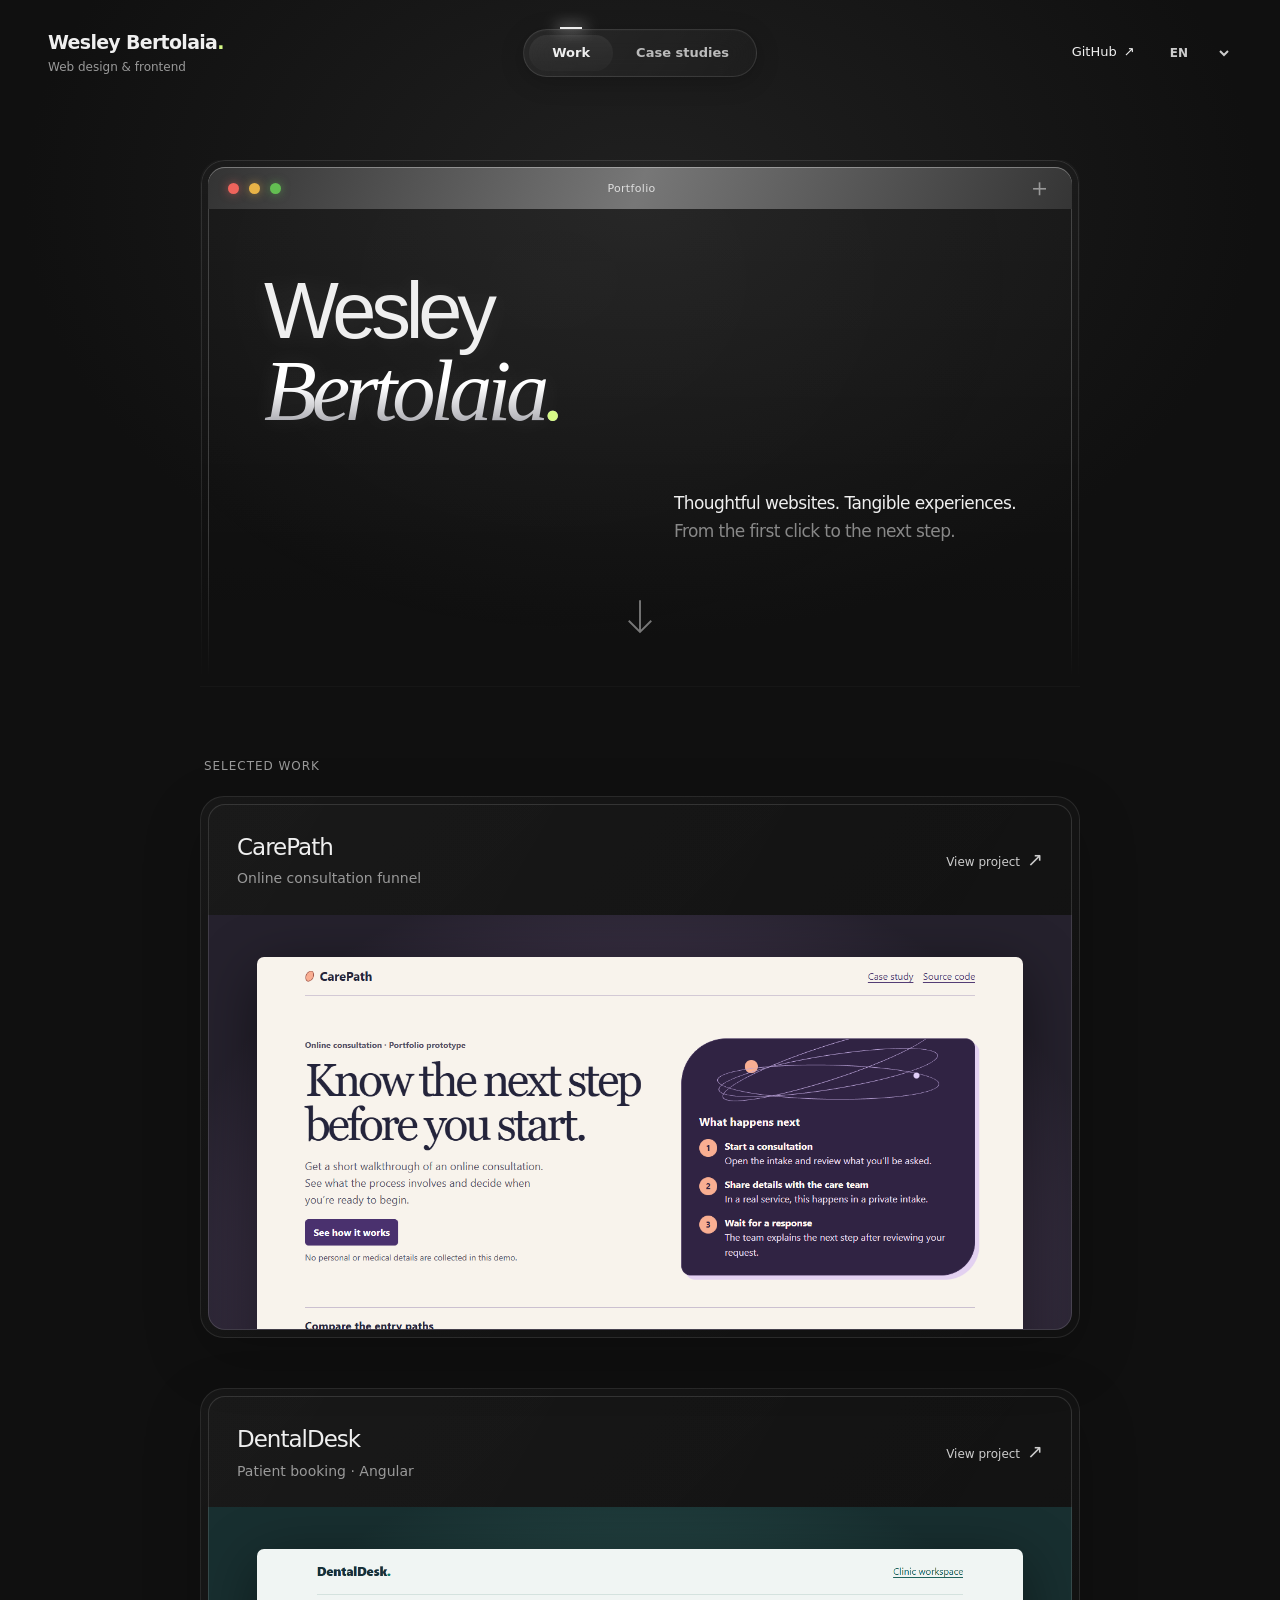
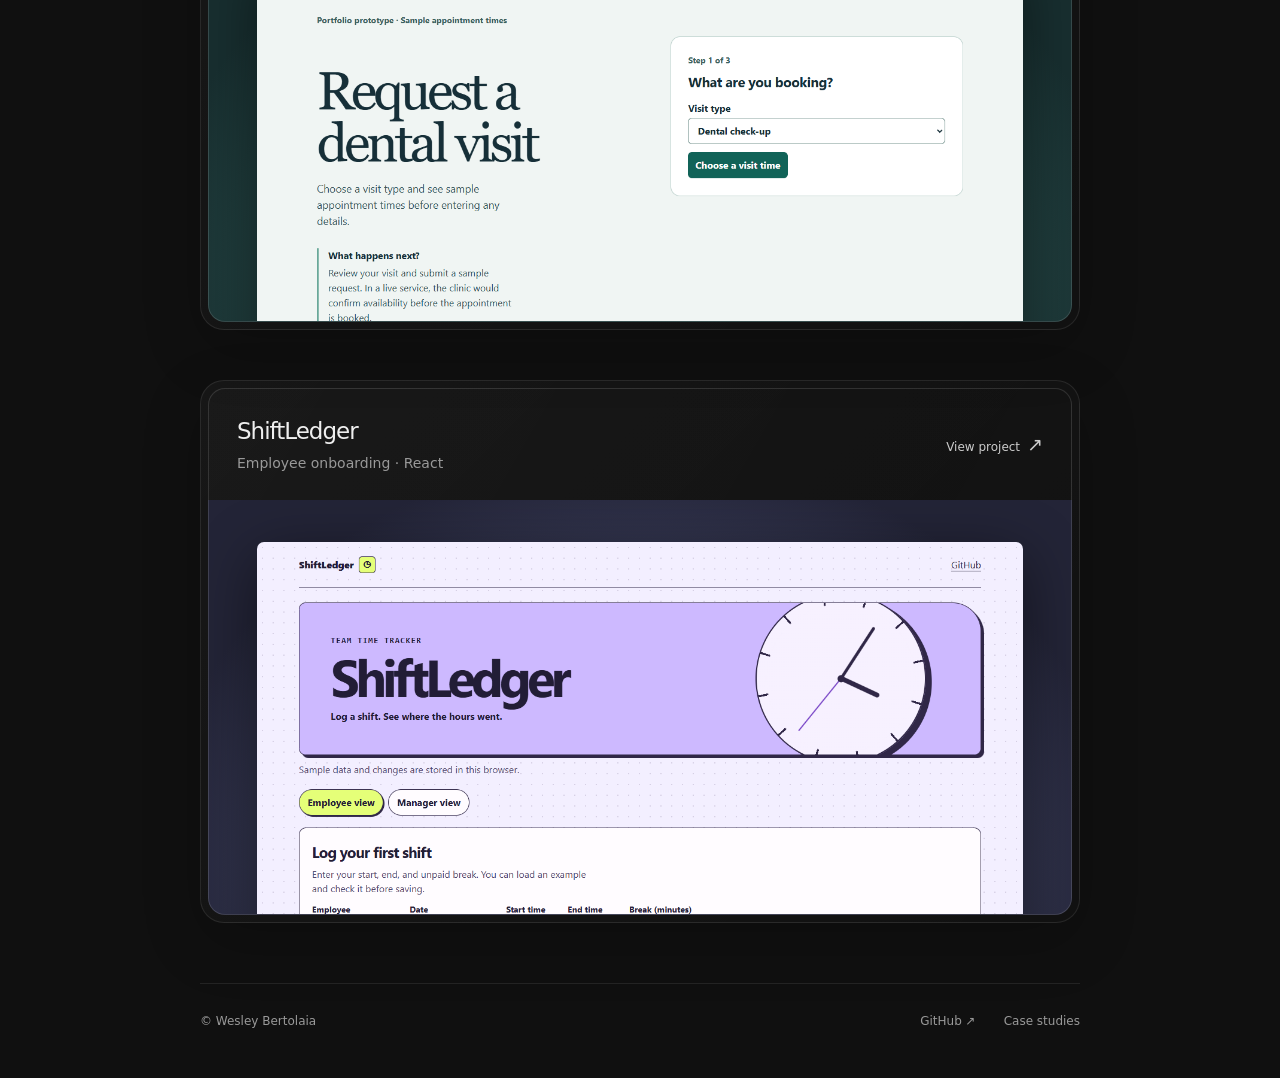
==== index.html @ c4333e6f "Rebuild portfolio around a glass window and focused project gallery" ====
<!doctype html>
<html lang="en">
<head>
  <meta charset="utf-8">
  <meta name="viewport" content="width=device-width, initial-scale=1">
  <meta name="description" content="Wesley Bertolaia’s web design portfolio. Three shipped prototypes in consultation acquisition, patient booking, and employee onboarding.">
  <title>Wesley Bertolaia | Web Design & Frontend</title>
  <link rel="icon" href="data:,">
  <link rel="stylesheet" href="./style.css?v=glass-20261118">
  <script src="./locale.js?v=glass-20261118"></script>
  <script src="./preview.js?v=glass-20261118" defer></script>
  <link rel="stylesheet" href="./locale.css">
</head>
<body>
  <header class="site-nav">
    <a class="identity" href="./"><strong>Wesley Bertolaia<span>.</span></strong><small>Web design &amp; frontend</small></a>
    <nav class="nav-pill" aria-label="Main navigation"><a class="nav-work" href="./#selected-work" aria-current="page">Work</a><a href="./case-studies.html">Case studies</a></nav>
    <div class="nav-contact"><a href="https://github.com/wesleybertolaia/">GitHub <span aria-hidden="true">↗</span></a><span data-language-menu></span></div>
  </header>
  <main class="wrap">
    <div id="gallery">
      <section class="opening" aria-labelledby="opening-title">
        <div class="window-bar" aria-hidden="true"><i></i><i></i><i></i><span>Portfolio</span><b>＋</b></div>
        <div class="opening-content">
          <h1 id="opening-title">Wesley<br><em>Bertolaia<span>.</span></em></h1>
          <div class="opening-note"><p>Thoughtful websites. Tangible experiences.</p><p>From the first click to the next step.</p></div>
          <a class="work-link" href="#selected-work" aria-label="Explore selected work"><svg viewBox="0 0 32 40" width="30" height="38" fill="none" aria-hidden="true"><path d="M16 2v34M4 24l12 12 12-12" stroke="currentColor" stroke-width="2"/></svg></a>
        </div>
      </section>
      <section id="selected-work" class="work" aria-labelledby="work-title">
        <h2 id="work-title">Selected work</h2>
        <article class="work-project work-care">
          <a class="work-card" href="./?demo=carepath#demos">
            <div class="work-caption"><div><h3>CarePath</h3><p>Online consultation funnel</p></div><span>View project</span></div>
            <div class="work-cover"><img src="./assets/carepath.png" width="1280" height="700" alt="CarePath consultation landing page"></div>
          </a>
        </article>
        <article class="work-project work-dental">
          <a class="work-card" href="./?demo=dentaldesk#demos">
            <div class="work-caption"><div><h3>DentalDesk</h3><p>Patient booking · Angular</p></div><span>View project</span></div>
            <div class="work-cover"><img src="./assets/dentaldesk.png" width="1280" height="700" loading="lazy" alt="DentalDesk patient booking interface"></div>
          </a>
        </article>
        <article class="work-project work-shift">
          <a class="work-card" href="./?demo=shiftledger#demos">
            <div class="work-caption"><div><h3>ShiftLedger</h3><p>Employee onboarding · React</p></div><span>View project</span></div>
            <div class="work-cover"><img src="./assets/shiftledger.png" width="1280" height="700" loading="lazy" alt="ShiftLedger employee time tracker"></div>
          </a>
        </article>
      </section>
    </div>
    <section class="shelf" id="demos" hidden aria-label="Live project demos">
      <div class="project-list">
        <h2>Projects</h2>
        <div class="project-cards">
          <button class="project-card" type="button" aria-pressed="true" aria-controls="live-preview" data-project="carepath" data-url="https://wesleybertolaia.github.io/carepath/">
            <span class="project-copy"><strong>CarePath</strong><span>Online consultation funnel</span></span><span class="project-art art-care" aria-hidden="true"></span>
          </button>
          <button class="project-card" type="button" aria-pressed="false" aria-controls="live-preview" data-project="dentaldesk" data-url="https://wesleybertolaia.github.io/dentaldesk/patient.html">
            <span class="project-copy"><strong>DentalDesk</strong><span>Patient booking · Angular</span></span><span class="project-art art-dental" aria-hidden="true"></span>
          </button>
          <button class="project-card" type="button" aria-pressed="false" aria-controls="live-preview" data-project="shiftledger" data-url="https://wesleybertolaia.github.io/shiftledger/">
            <span class="project-copy"><strong>ShiftLedger</strong><span>Employee onboarding · React</span></span><span class="project-art art-shift" aria-hidden="true"></span>
          </button>
        </div>
      </div>
      <section class="preview-panel" id="live-preview" aria-labelledby="preview-title">
        <header class="preview-bar">
          <h2 id="preview-title" tabindex="-1" aria-live="polite">CarePath live demo</h2>
          <a id="open-demo" href="https://wesleybertolaia.github.io/carepath/">Open full site</a>
        </header>
        <iframe id="demo-frame" title="CarePath live demo"></iframe>
      </section>
    </section>
  </main>
  <footer class="site-footer"><span>© Wesley Bertolaia</span><a href="https://github.com/wesleybertolaia/">GitHub ↗</a><a href="./case-studies.html">Case studies</a></footer>
</body>
</html>
---- style.css ----
:root {
  color-scheme: dark;
  --bg: #11141a;
  --panel: #191e27;
  --line: #353e4a;
  --ink: #f4f6f8;
  --mute: #b8c1cf;
  --lime: #d6fa86;
  font: 16px/1.55 system-ui, sans-serif;
  color: var(--ink);
  background: var(--bg);
}
* { box-sizing: border-box; }
[hidden] { display: none !important; }
body { margin: 0; }
.wrap { width: min(1720px, calc(100% - clamp(1.5rem, 3vw, 3rem))); margin-inline: auto; }
.top, .bottom { display: flex; flex-wrap: wrap; justify-content: space-between; align-items: center; gap: .65rem 1.5rem; padding-block: .9rem; border-bottom: 1px solid var(--line); }
.top nav, .links, .footer-links { display: flex; flex-wrap: wrap; align-items: center; gap: .55rem 1rem; }
a { color: inherit; text-underline-offset: .24em; }
a:hover { color: var(--lime); }
.wordmark { font-size: 1.55rem; font-weight: 850; letter-spacing: -.095em; text-decoration: none; }
h1, h2, h3, h4, p { margin: 0; }
.eyebrow { color: var(--lime); font: 720 .875rem/1.5 ui-monospace, monospace; letter-spacing: .06em; margin-bottom: .45rem; }
.shelf { display: grid; grid-template-columns: minmax(220px, 270px) minmax(0, 1fr); gap: clamp(.85rem, 2.5vw, 1.5rem); align-items: start; border-top: 1px solid var(--line); padding-top: 1rem; }
.project-list h2 { font-size: 1.125rem; margin-bottom: .75rem; }
.project-cards { display: grid; gap: .65rem; }
.project-card {
  position: relative;
  isolation: isolate;
  display: grid;
  grid-template-columns: minmax(0, 1fr) 62px;
  align-items: center;
  width: 100%;
  min-height: 102px;
  gap: .6rem;
  padding: .8rem .7rem .8rem .95rem;
  overflow: hidden;
  border: 1px solid #333c4b;
  border-radius: .65rem;
  background: #1b212b;
  color: var(--ink);
  text-align: left;
  font: inherit;
  cursor: pointer;
}
.project-card:nth-child(1) { --project-accent: #d4b0ee; --project-shade: #32253d; }
.project-card:nth-child(2) { --project-accent: #8bdfc7; --project-shade: #1e3836; }
.project-card:nth-child(3) { --project-accent: #b6b5ff; --project-shade: #2c2b48; }
.project-card:hover { border-color: var(--project-accent); }
.project-card[aria-pressed="true"] {
  border-color: var(--project-accent);
  background: linear-gradient(104deg, #222b37 40%, var(--project-shade));
}
.project-card::after {
  content: "";
  position: absolute;
  inset: auto 0 0;
  height: 2px;
  background: var(--project-accent);
  transform: scaleX(0);
  transform-origin: left;
}
.project-card[aria-pressed="true"]::after { transform: scaleX(1); }
.project-copy strong { display: block; font-size: 1.23rem; line-height: 1.15; letter-spacing: -.035em; }
.project-copy > span { display: block; margin-top: .35rem; color: var(--mute); font-size: .875rem; }
.project-art {
  position: relative;
  display: block;
  width: 62px;
  height: 62px;
  border-radius: 50%;
  color: var(--project-accent);
  background: radial-gradient(circle, var(--project-shade) 30%, transparent 72%);
}
.project-art::before, .project-art::after { content: ""; position: absolute; }
.art-care::before {
  width: 43px; height: 23px; left: 9px; top: 19px;
  border: 1px solid currentColor; border-radius: 50%; rotate: -27deg;
  box-shadow: 0 5px 0 -4px currentColor, 0 -5px 0 -4px currentColor;
}
.art-care::after {
  width: 8px; height: 8px; left: 27px; top: 13px;
  border-radius: 50%; background: #f9ae92;
  offset-path: ellipse(24px 13px at 31px 31px);
  offset-rotate: 0deg;
  left: 0; top: 0;
  offset-distance: 72%;
}
.art-dental::before {
  inset: 15px 10px 12px;
  border: 1px solid currentColor;
  border-radius: 5px;
  background: repeating-linear-gradient(90deg, transparent 0 9px, #8bdfc76b 9px 10px);
}
.art-dental::after {
  inset: 22px 10px auto;
  height: 6px;
  border-top: 1px solid currentColor;
  background: linear-gradient(90deg, transparent 52%, currentColor 52% 76%, transparent 76%);
}
.art-shift::before {
  inset: 10px;
  border: 1px solid currentColor;
  border-radius: 50%;
  background: radial-gradient(circle, var(--project-shade) 0 62%, transparent 63%), repeating-conic-gradient(currentColor 0deg 2deg, transparent 2deg 30deg);
}
.art-shift::after {
  bottom: 30px; left: 30px; width: 2px; height: 15px;
  background: currentColor;
  transform-origin: bottom;
  rotate: 48deg;
}
.preview-panel { min-width: 0; overflow: hidden; border: 1px solid var(--line); border-radius: .8rem; background: var(--panel); scroll-margin-top: .7rem; }
.preview-bar { display: flex; flex-wrap: wrap; align-items: center; justify-content: space-between; gap: .5rem 1rem; padding: .7rem 1rem; }
.preview-bar h2 { font-size: 1rem; }
.preview-bar a { font-size: .875rem; color: var(--lime); }
iframe { display: block; width: 100%; height: 640px; border: 0; border-top: 1px solid var(--line); background: #f8f3ec; color-scheme: light; }
:focus-visible { outline: 3px solid var(--lime); outline-offset: 3px; }
.case { margin-bottom: 1rem; background: var(--panel); border: 1px solid var(--line); border-radius: .8rem; overflow: hidden; scroll-margin-top: 1rem; }
.button { display: inline-flex; min-height: 44px; align-items: center; padding: .45rem .75rem; border: 1px solid var(--lime); border-radius: .4rem; background: var(--lime); color: #19232a; text-decoration: none; font: inherit; font-weight: 700; cursor: pointer; }
.button:hover { background: #ecffba; color: #19232a; }
.button.outline { background: var(--panel); color: var(--ink); border-color: var(--line); }
.button.outline:hover { background: #293241; }
@media (max-width: 740px) {
  .wrap { width: calc(100% - 1.5rem); }
  .shelf { grid-template-columns: 1fr; }
  .project-card { min-height: 76px; }
  iframe { height: 520px; }
}
@media (prefers-reduced-motion: no-preference) {
  html { scroll-behavior: smooth; }
  .project-card { transition: background-color .15s ease, border-color .15s ease; }
}
.wordmark { font-size: 1.05rem; letter-spacing: -.025em; }
.case-page { padding-block: 1.75rem 1rem; }
.case-page h1 { margin-bottom: 1rem; font-size: clamp(2rem, 5vw, 3.4rem); letter-spacing: -.06em; }
.case-grid { display: grid; grid-template-columns: repeat(3, minmax(0, 1fr)); gap: 1rem; }
.case { display: flex; flex-direction: column; gap: .85rem; min-width: 0; margin: 0; padding: clamp(1rem, 2vw, 1.35rem); border-top: 3px solid var(--case-accent); }
.case-care { --case-accent: #d0a5ee; }
.case-dental { --case-accent: #79d8c5; }
.case-shift { --case-accent: #a7a8fa; }
.case .eyebrow { color: var(--case-accent); letter-spacing: 0; }
.case h2 { font-size: clamp(1.55rem, 2.9vw, 2rem); letter-spacing: -.045em; }
.case h3 { font-size: .95rem; margin-bottom: .2rem; }
.case section p, .evidence { color: var(--mute); }
.case .links { margin-top: auto; }
.case p { font-size: .94rem; }
.evidence { margin: .85rem 0 0; font-size: .875rem; }
@media (max-width: 800px) { .case-grid { grid-template-columns: 1fr; } }
@media (prefers-reduced-motion: no-preference) {
  .project-card {
    animation: card-in .4s ease-out both;
    transition: border-color .18s ease, translate .18s ease;
  }
  .project-card:nth-child(2) { animation-delay: .065s; }
  .project-card:nth-child(3) { animation-delay: .13s; }
  .project-card:is(:hover, :focus-visible) { translate: 3px 0; }
  .project-card::after { transition: transform .32s ease-out; }
  .project-card:is(:hover, :focus-visible, [aria-pressed="true"]) .art-care::after { animation: orbit .7s ease-in-out; }
  .project-card:is(:hover, :focus-visible, [aria-pressed="true"]) .art-dental::after { animation: calendar-mark .55s ease-in-out; }
  .project-card:is(:hover, :focus-visible, [aria-pressed="true"]) .art-shift::after { animation: hand-turn .64s ease-in-out; }
  @keyframes card-in { from { opacity: 0; transform: translateX(-8px); } }
  @keyframes orbit { to { offset-distance: 172%; } }
  @keyframes calendar-mark { 50% { translate: 0 13px; } }
  @keyframes hand-turn { to { rotate: 408deg; } }
}

/* Portfolio gallery */
:root { --bg:#101010; --panel:#1b1b1b; --line:#363636; --ink:#efefef; --mute:#999; }
body { background:radial-gradient(ellipse 650px 460px at 50% 200px,#202020 0%,#101010 95%); }
.site-nav { position:relative; z-index:2; display:grid; grid-template-columns:1fr auto 1fr; align-items:center; gap:24px; padding:28px 48px; }
.site-nav a { text-decoration:none; }
.identity { justify-self:start; }
.identity strong { display:block; font-size:19px; font-weight:600; letter-spacing:-.7px; }
.identity strong span { color:var(--lime); }
.identity small { display:block; font-size:12px; color:#999; margin-top:1px; }
.nav-pill { position:relative; display:flex; padding:5px; border:1px solid #ffffff1c; border-radius:40px; background:linear-gradient(125deg,#ffffff10,#ffffff04); box-shadow:inset 0 1px 2px #ffffff08,0 5px 25px #0003; backdrop-filter:blur(18px); }
.nav-pill a { position:relative; display:flex; align-items:center; justify-content:center; min-height:36px; padding:0 23px; border-radius:25px; font-size:13px; font-weight:600; color:#bbb; }
.nav-pill .nav-work { background:linear-gradient(#ffffff10,#ffffff05); color:#eee; box-shadow:inset 0 1px 8px #ffffff05; }
.nav-work::before { content:''; position:absolute; width:22px; height:2px; top:-8px; left:calc(50% - 11px); background:#eee; box-shadow:0 0 14px 4px #ffffff44; }
.nav-contact { display:flex; align-items:center; justify-content:flex-end; gap:24px; font-size:13px; }
.nav-contact a { min-height:44px; display:flex; align-items:center; gap:7px; }
.nav-contact .language-picker { border:0; font-size:12px; min-width:64px; color:#ccc; }
.opening,.work,.site-footer { width:min(880px,100%); margin-inline:auto; }
.opening { position:relative; margin-top:54px; border:1px solid #ffffff1a; border-radius:24px 24px 0 0; padding:7px; background:linear-gradient(#ffffff07,transparent 80%); isolation:isolate; }
.opening::before { content:''; position:absolute; z-index:-1; inset:7px; border:1px solid #ffffff30; border-bottom:0; border-radius:18px 18px 0 0; mask-image:linear-gradient(#000 70%,transparent); }
.window-bar { height:42px; border-radius:17px 17px 0 0; display:flex; align-items:center; gap:10px; padding:0 20px; background:linear-gradient(110deg,#333,#777,#353535); box-shadow:inset 0 1px 0 #ffffff55; }
.window-bar i { width:11px; height:11px; border-radius:50%; background:#f0645c; box-shadow:0 0 10px #f0645c88; }
.window-bar i:nth-child(2) { background:#e8b347; box-shadow:0 0 10px #e8b34788; }
.window-bar i:nth-child(3) { background:#63be52; box-shadow:0 0 10px #63be5288; }
.window-bar span { flex:1; text-align:center; color:#ddd; font-size:11px; letter-spacing:.03em; padding-right:45px; }
.window-bar b { color:#999; font-size:25px; font-weight:300; }
.opening-content { position:relative; padding:64px 56px 25px; min-height:470px; background:radial-gradient(ellipse at 40% 15%,#ffffff04,transparent 70%); }
.opening h1 { font-family:Arial,Helvetica,sans-serif; font-size:clamp(56px,6.2vw,82px); font-weight:500; line-height:.97; letter-spacing:-.065em; text-shadow:0 0 25px #ffffff19; }
.opening h1 em { font-family:Georgia,serif; font-size:1.09em; font-weight:400; letter-spacing:-.06em; background:linear-gradient(#fff 45%,#86868f); color:transparent; background-clip:text; }
.opening h1 em span { color:var(--lime); }
.opening-note { margin-top:56px; margin-left:auto; width:fit-content; max-width:100%; font-size:17px; letter-spacing:-.6px; }
.opening-note p+p { color:#888; margin-top:2px; }
.work-link { display:flex; width:48px; height:52px; align-items:center; justify-content:center; margin:46px auto 0; color:#777; border-radius:24px; transition:color .2s,transform .2s; }
.work-link:hover { color:#fff; transform:translateY(4px); }
.work { padding:70px 0 60px; scroll-margin-top:30px; }
.work>h2 { margin:0 0 20px 4px; font-size:12px; font-weight:400; letter-spacing:.08em; text-transform:uppercase; color:#999; }
.work-project+.work-project { margin-top:50px; }
.work-card { display:flex; flex-direction:column; overflow:hidden; border:1px solid #ffffff17; border-radius:24px; padding:7px; text-decoration:none; background:linear-gradient(135deg,#ffffff08,#ffffff02); box-shadow:0 20px 60px #0003; }
.work-card:hover { color:var(--ink); }
.work-caption { display:flex; align-items:center; justify-content:space-between; gap:20px; padding:25px 28px; border:1px solid #ffffff20; border-bottom:0; border-radius:17px 17px 0 0; background:linear-gradient(120deg,#ffffff04,transparent); }
.work-caption h3 { font-size:23px; letter-spacing:-1px; font-weight:500; }
.work-caption p { color:#999; font-size:14px; margin-top:3px; }
.work-caption>span { font-size:12px; color:#ccc; }
.work-caption>span::after { content:' ↗'; font-size:19px; display:inline-block; margin-left:7px; }
.work-cover { display:grid; place-items:center; overflow:hidden; height:415px; padding:42px 48px 0; border:1px solid #ffffff20; border-top:0; border-radius:0 0 17px 17px; }
.work-care .work-cover { background:radial-gradient(ellipse at 50% 90%,#725985,#25212d 80%); }
.work-dental .work-cover { background:radial-gradient(ellipse at 50% 90%,#417b75,#182f30 80%); }
.work-shift .work-cover { background:radial-gradient(ellipse at 50% 90%,#646b9a,#232437 80%); }
.work-cover img { display:block; width:100%; height:auto; align-self:start; border-radius:7px; box-shadow:0 15px 60px #0007; }
.site-footer { display:flex; gap:28px; align-items:center; padding:28px 0 48px; color:#999; font-size:12px; border-top:1px solid #ffffff15; }
.site-footer span { margin-right:auto; }
.site-footer a { text-decoration:none; }
.shelf { margin-top:25px; }
body:has(.shelf:not([hidden])) .site-footer { display:none; }
@media (prefers-reduced-motion:no-preference) {
 .opening { animation:window-in .8s cubic-bezier(.2,.7,.3,1) both; }
 .work-card { transition:border-color .3s,box-shadow .3s; }
 .work-card:hover { border-color:#ffffff40; box-shadow:0 18px 65px #0006; }
 .work-cover img { transition:transform .6s cubic-bezier(.2,.7,.3,1); }
 .work-card:is(:hover,:focus-visible) img { transform:translateY(-8px) scale(1.025); }
 @keyframes window-in { from { opacity:0; transform:translateY(22px); } }
}
@media (min-width:1600px) { .opening,.work,.site-footer { width:1020px; } .opening { margin-top:70px; } .opening-content { padding:72px 64px 32px; } .opening h1 { font-size:96px; } .work-cover { height:475px; } }
@media (max-width:740px) {
 .site-nav { padding:20px 20px; gap:18px; grid-template-columns:1fr auto; }
 .identity strong { font-size:16px; }
 .identity small { font-size:10px; }
 .nav-pill { grid-row:2; grid-column:1/-1; justify-self:center; }
 .nav-contact { grid-column:2; grid-row:1; gap:8px; }
 .nav-contact a { font-size:12px; }
 .opening { margin-top:24px; }
 .opening-content { min-height:400px; padding:48px 25px 20px; }
 .opening h1 { font-size:clamp(50px,11vw,78px); }
 .opening-note { font-size:14px; margin-top:40px; }
 .work-link { margin-top:32px; }
 .work { padding-top:44px; }
 .work-caption { padding:20px 16px; gap:12px; }
 .work-caption h3 { font-size:21px; }
 .work-caption p { font-size:12px; }
 .work-caption>span { font-size:11px; white-space:nowrap; }
 .work-cover { height:auto; aspect-ratio:1.5; padding:25px 18px 0; }
 .site-footer { width:calc(100% - 32px); gap:16px; font-size:11px; }
}
.opening { border-color:transparent; background:linear-gradient(#ffffff07,transparent 90%); }
.opening::after { content:''; pointer-events:none; position:absolute; inset:0; border:1px solid #ffffff1a; border-bottom:0; border-radius:24px 24px 0 0; mask-image:linear-gradient(#000 60%,transparent); }
---- locale.css ----
[data-language-menu] { display: inline-flex; align-items: center; }
[data-language-menu]:empty { display: none; }
.language-picker {
  min-height: 44px;
  min-width: 5.1rem;
  max-width: 100%;
  padding: .3rem .45rem;
  border: 1px solid currentColor;
  border-radius: .4rem;
  background: transparent;
  color: inherit;
  font: 650 .875rem/1 system-ui, sans-serif;
  cursor: pointer;
}
.language-picker option { color: CanvasText; background: Canvas; }
header:has(> [data-language-menu]) { flex-wrap: wrap; gap: .45rem .8rem; }
header nav:has(> [data-language-menu]) { display: flex; flex-wrap: wrap; align-items: center; gap: .35rem .75rem; }
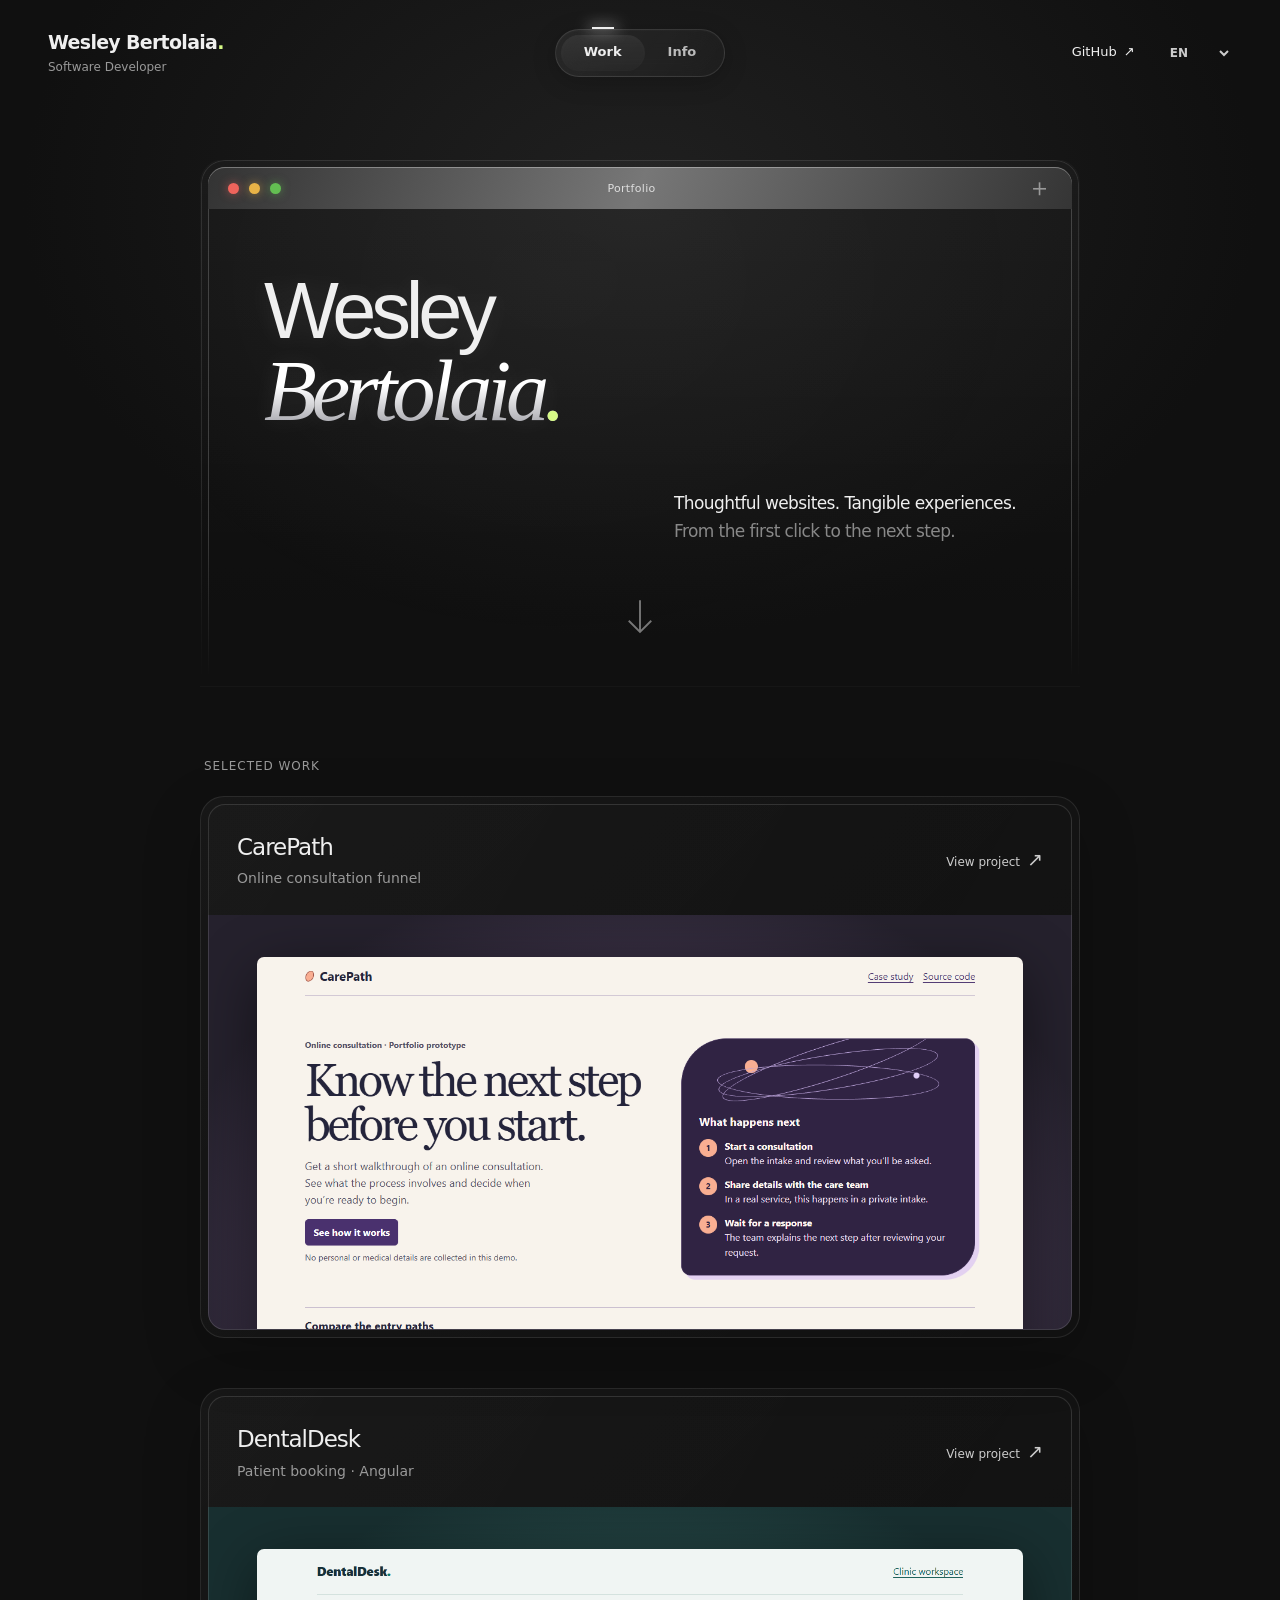
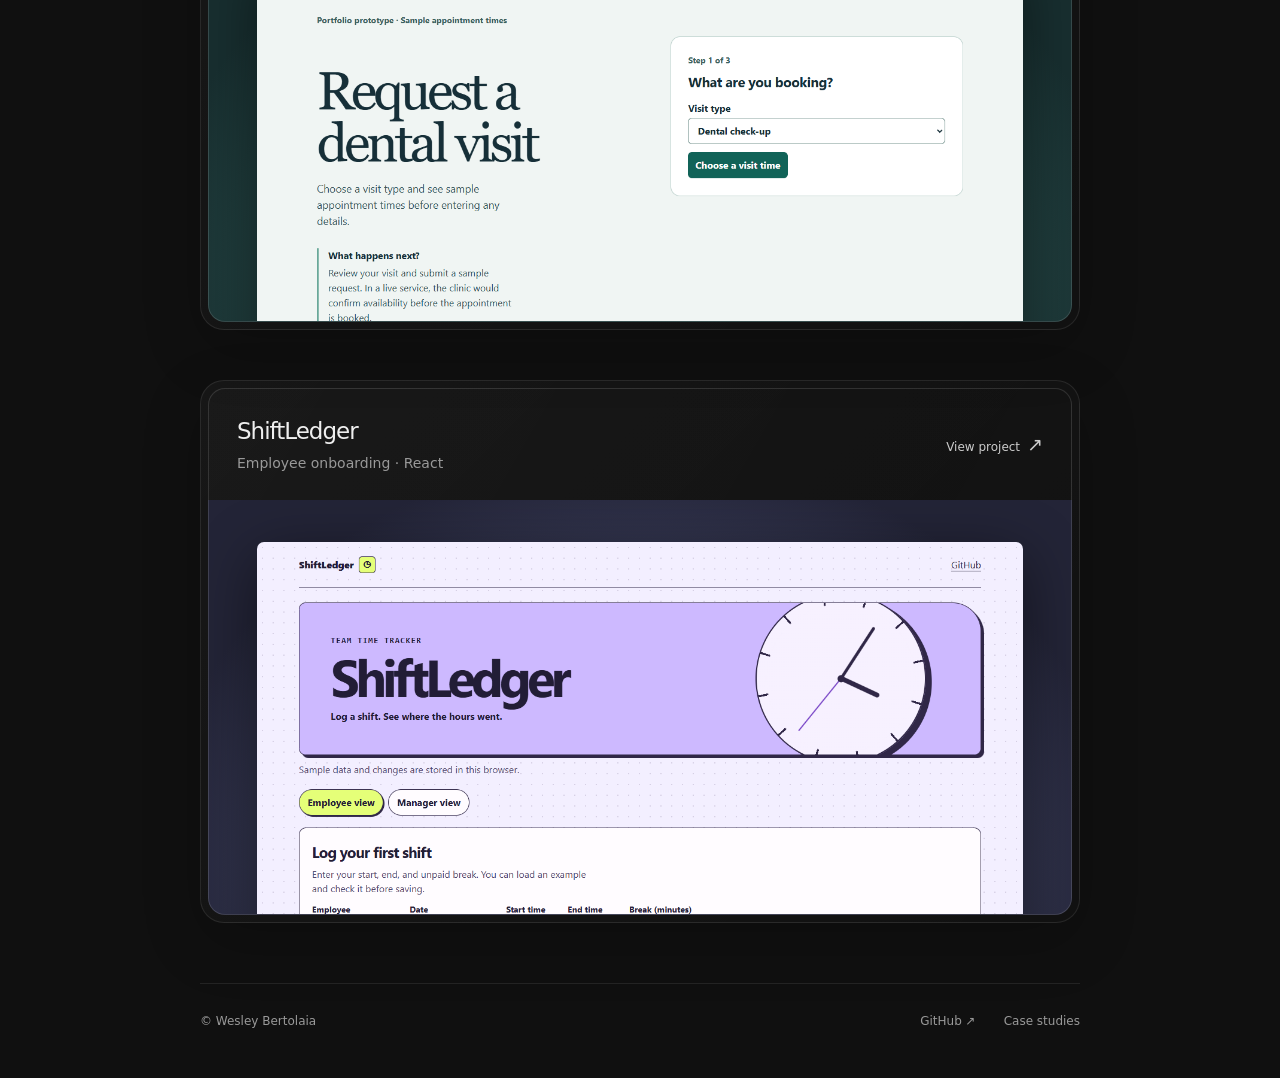
==== commit 646da129: "Add personal Info page and Software Developer identity" ====
--- a/index.html
+++ b/index.html
@@ -6,15 +6,15 @@
   <meta name="description" content="Wesley Bertolaia’s web design portfolio. Three shipped prototypes in consultation acquisition, patient booking, and employee onboarding.">
   <title>Wesley Bertolaia | Web Design & Frontend</title>
   <link rel="icon" href="data:,">
-  <link rel="stylesheet" href="./style.css?v=glass-20261118">
-  <script src="./locale.js?v=glass-20261118"></script>
-  <script src="./preview.js?v=glass-20261118" defer></script>
+  <link rel="stylesheet" href="./style.css?v=about-20261119">
+  <script src="./locale.js?v=about-20261119"></script>
+  <script src="./preview.js?v=about-20261119" defer></script>
   <link rel="stylesheet" href="./locale.css">
 </head>
 <body>
   <header class="site-nav">
-    <a class="identity" href="./"><strong>Wesley Bertolaia<span>.</span></strong><small>Web design &amp; frontend</small></a>
-    <nav class="nav-pill" aria-label="Main navigation"><a class="nav-work" href="./#selected-work" aria-current="page">Work</a><a href="./case-studies.html">Case studies</a></nav>
+    <a class="identity" href="./"><strong>Wesley Bertolaia<span>.</span></strong><small>Software Developer</small></a>
+    <nav class="nav-pill" aria-label="Main navigation"><a class="nav-work" href="./#selected-work" aria-current="page">Work</a><a href="./info.html">Info</a></nav>
     <div class="nav-contact"><a href="https://github.com/wesleybertolaia/">GitHub <span aria-hidden="true">↗</span></a><span data-language-menu></span></div>
   </header>
   <main class="wrap">
@@ -30,48 +30,25 @@
       <section id="selected-work" class="work" aria-labelledby="work-title">
         <h2 id="work-title">Selected work</h2>
         <article class="work-project work-care">
-          <a class="work-card" href="./?demo=carepath#demos">
+          <a class="work-card" href="https://wesleybertolaia.github.io/carepath/">
             <div class="work-caption"><div><h3>CarePath</h3><p>Online consultation funnel</p></div><span>View project</span></div>
             <div class="work-cover"><img src="./assets/carepath.png" width="1280" height="700" alt="CarePath consultation landing page"></div>
           </a>
         </article>
         <article class="work-project work-dental">
-          <a class="work-card" href="./?demo=dentaldesk#demos">
+          <a class="work-card" href="https://wesleybertolaia.github.io/dentaldesk/patient.html">
             <div class="work-caption"><div><h3>DentalDesk</h3><p>Patient booking · Angular</p></div><span>View project</span></div>
             <div class="work-cover"><img src="./assets/dentaldesk.png" width="1280" height="700" loading="lazy" alt="DentalDesk patient booking interface"></div>
           </a>
         </article>
         <article class="work-project work-shift">
-          <a class="work-card" href="./?demo=shiftledger#demos">
+          <a class="work-card" href="https://wesleybertolaia.github.io/shiftledger/">
             <div class="work-caption"><div><h3>ShiftLedger</h3><p>Employee onboarding · React</p></div><span>View project</span></div>
             <div class="work-cover"><img src="./assets/shiftledger.png" width="1280" height="700" loading="lazy" alt="ShiftLedger employee time tracker"></div>
           </a>
         </article>
       </section>
     </div>
-    <section class="shelf" id="demos" hidden aria-label="Live project demos">
-      <div class="project-list">
-        <h2>Projects</h2>
-        <div class="project-cards">
-          <button class="project-card" type="button" aria-pressed="true" aria-controls="live-preview" data-project="carepath" data-url="https://wesleybertolaia.github.io/carepath/">
-            <span class="project-copy"><strong>CarePath</strong><span>Online consultation funnel</span></span><span class="project-art art-care" aria-hidden="true"></span>
-          </button>
-          <button class="project-card" type="button" aria-pressed="false" aria-controls="live-preview" data-project="dentaldesk" data-url="https://wesleybertolaia.github.io/dentaldesk/patient.html">
-            <span class="project-copy"><strong>DentalDesk</strong><span>Patient booking · Angular</span></span><span class="project-art art-dental" aria-hidden="true"></span>
-          </button>
-          <button class="project-card" type="button" aria-pressed="false" aria-controls="live-preview" data-project="shiftledger" data-url="https://wesleybertolaia.github.io/shiftledger/">
-            <span class="project-copy"><strong>ShiftLedger</strong><span>Employee onboarding · React</span></span><span class="project-art art-shift" aria-hidden="true"></span>
-          </button>
-        </div>
-      </div>
-      <section class="preview-panel" id="live-preview" aria-labelledby="preview-title">
-        <header class="preview-bar">
-          <h2 id="preview-title" tabindex="-1" aria-live="polite">CarePath live demo</h2>
-          <a id="open-demo" href="https://wesleybertolaia.github.io/carepath/">Open full site</a>
-        </header>
-        <iframe id="demo-frame" title="CarePath live demo"></iframe>
-      </section>
-    </section>
   </main>
   <footer class="site-footer"><span>© Wesley Bertolaia</span><a href="https://github.com/wesleybertolaia/">GitHub ↗</a><a href="./case-studies.html">Case studies</a></footer>
 </body>
--- a/style.css
+++ b/style.css
@@ -249,3 +249,32 @@
 }
 .opening { border-color:transparent; background:linear-gradient(#ffffff07,transparent 90%); }
 .opening::after { content:''; pointer-events:none; position:absolute; inset:0; border:1px solid #ffffff1a; border-bottom:0; border-radius:24px 24px 0 0; mask-image:linear-gradient(#000 60%,transparent); }
+.about-page { width:min(880px,calc(100% - 40px)); margin:65px auto 0; }
+.section-label { display:flex; align-items:center; gap:12px; color:#8e8e8e; font-size:11px; font-weight:500; letter-spacing:.09em; text-transform:uppercase; }
+.section-label::before { content:''; width:9px; height:9px; flex:none; border-radius:50%; background:#eee; box-shadow:0 0 16px #fff6; }
+.about-intro h1 { margin-top:28px; font:500 clamp(32px,3.65vw,48px)/1.14 Arial,sans-serif; letter-spacing:-.055em; text-wrap:balance; text-shadow:0 0 22px #ffffff18; }
+.about-intro h1 em { font-family:Georgia,serif; font-weight:400; font-size:1.1em; background:linear-gradient(#fff,#8c8c98); background-clip:text; color:transparent; }
+.about-story { display:grid; grid-template-columns:1fr 1fr; gap:48px; margin-top:80px; }
+.story-column { min-width:0; }
+.offset-column { padding-top:42px; }
+.story-image { margin:0; padding:7px; border:1px solid #ffffff25; border-radius:25px; background:linear-gradient(130deg,#ffffff25,#ffffff04); overflow:hidden; box-shadow:0 18px 45px #0004; }
+.story-image img { width:100%; height:330px; object-fit:cover; object-position:left top; display:block; border-radius:18px; background:#eee; }
+.portrait-project img { height:425px; }
+.story-image figcaption { padding:13px 10px 7px; color:#aaa; font-size:12px; }
+.story-copy { padding:48px 20px; }
+.story-copy h2,.story-lead { font-size:19px; font-weight:500; line-height:1.4; letter-spacing:-.5px; }
+.story-copy p { margin-top:18px; font-size:16px; line-height:1.65; color:#999; }
+.story-lead { padding:0 20px; margin-bottom:60px; }
+.about-link { display:inline-flex; align-items:center; gap:10px; margin-top:22px; min-height:44px; font-size:14px; text-decoration:none; }
+.about-projects { margin-top:90px; }
+.about-projects h2 { margin-bottom:28px; }
+.experience-row { display:grid; grid-template-columns:1fr 1.5fr 1fr; gap:20px; padding:28px 0; border-bottom:1px solid #ffffff1a; text-decoration:none; align-items:center; }
+.experience-row strong { font-size:19px; font-weight:500; }
+.experience-row span { font-size:14px; color:#aaa; }
+.experience-row span:last-child { text-align:right; font-size:12px; }
+.about-contact { padding:90px 0; }
+.about-contact>a { display:inline-block; margin:24px 0 12px; font-size:clamp(30px,5vw,52px); letter-spacing:-.05em; text-decoration:none; }
+.about-contact>p:last-child { color:#999; font-size:14px; }
+@media(prefers-reduced-motion:no-preference) { .about-intro { animation:window-in .65s ease-out both; } .story-image img { transition:transform .5s; } .story-image:hover img { transform:scale(1.025); } }
+@media(min-width:1600px) { .about-page { width:1020px; } }
+@media(max-width:650px) { .about-page { margin-top:38px; } .about-story { grid-template-columns:1fr; gap:0; margin-top:44px; } .offset-column { padding-top:30px; } .story-image img,.portrait-project img { height:280px; } .story-copy { padding:32px 12px; } .story-lead { padding:0 12px; margin-bottom:30px; } .about-projects { margin-top:45px; } .experience-row { grid-template-columns:1fr auto; gap:8px; } .experience-row>span:nth-child(2) { grid-column:1; grid-row:2; } .experience-row>span:last-child { grid-column:2; grid-row:1/3; } .about-contact { padding:60px 0; } }
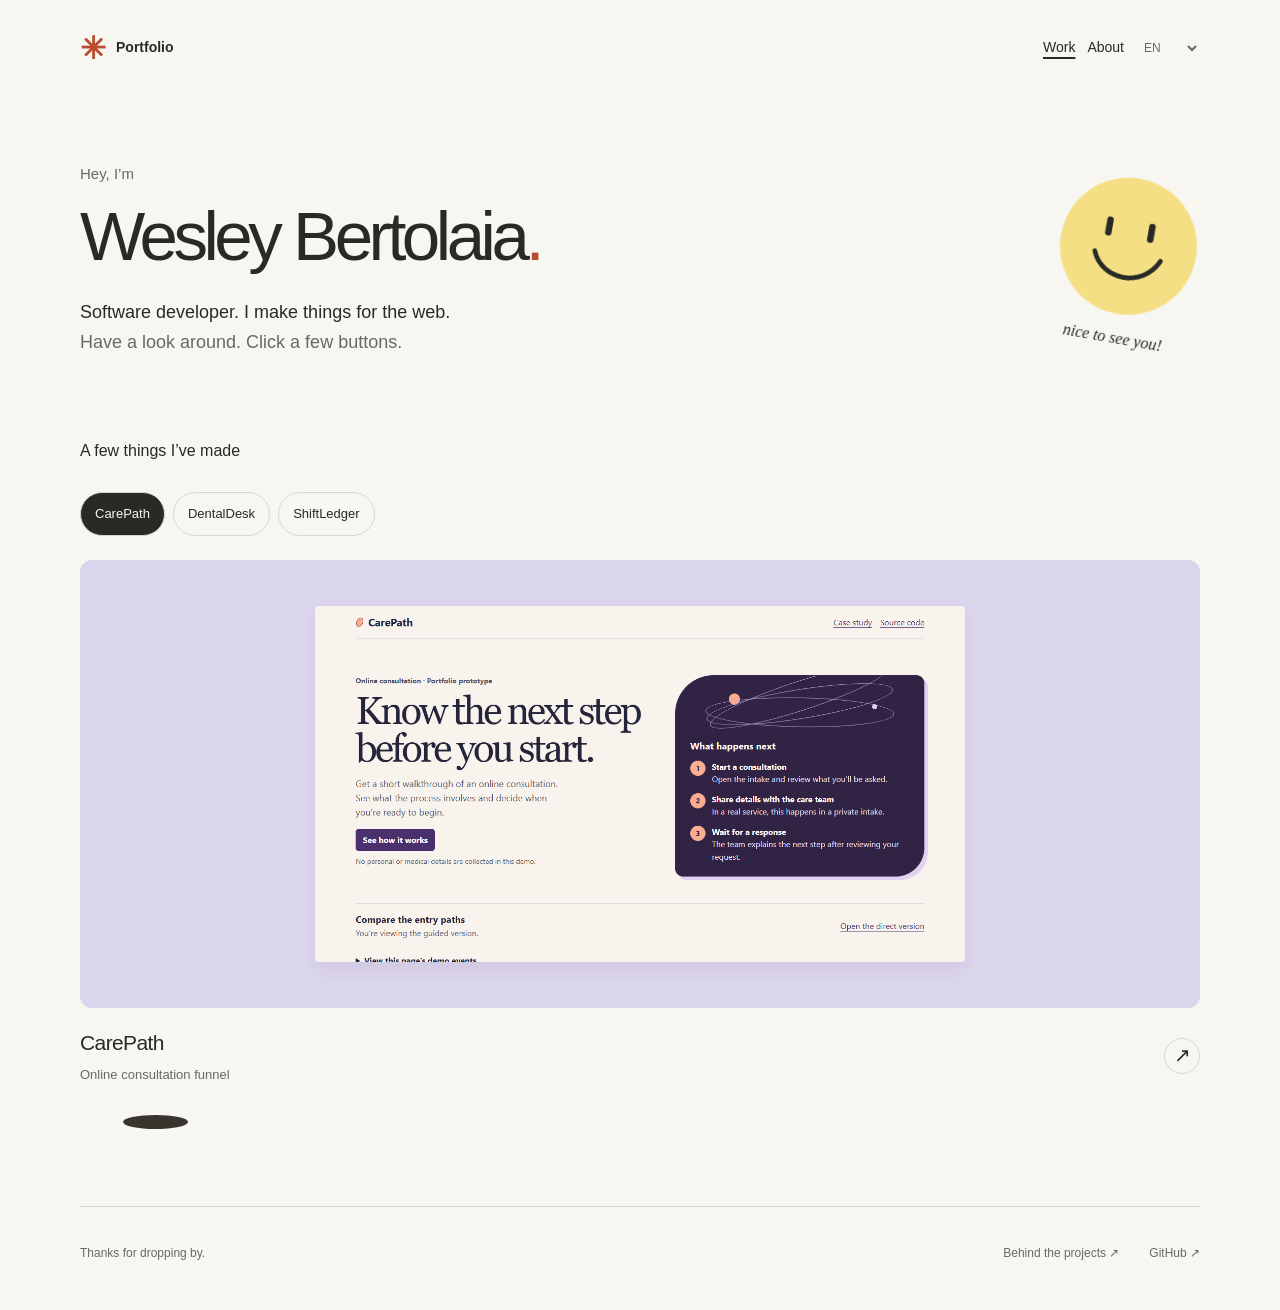
==== commit 26977bf4: "Simplify the portfolio and animate the project stage" ====
--- a/index.html
+++ b/index.html
@@ -6,50 +6,46 @@
   <meta name="description" content="Wesley Bertolaia’s web design portfolio. Three shipped prototypes in consultation acquisition, patient booking, and employee onboarding.">
   <title>Wesley Bertolaia | Web Design & Frontend</title>
   <link rel="icon" href="data:,">
-  <link rel="stylesheet" href="./style.css?v=about-20261119">
-  <script src="./locale.js?v=about-20261119"></script>
-  <script src="./preview.js?v=about-20261119" defer></script>
+  <link rel="stylesheet" href="./style.css?v=dog-stage-v1">
+  <script src="./locale.js?v=dog-stage-v1"></script>
+  <script src="./preview.js?v=dog-stage-v1" defer></script>
   <link rel="stylesheet" href="./locale.css">
+  <script src="./stage.js?v=1" defer></script>
 </head>
 <body>
   <header class="site-nav">
-    <a class="identity" href="./"><strong>Wesley Bertolaia<span>.</span></strong><small>Software Developer</small></a>
-    <nav class="nav-pill" aria-label="Main navigation"><a class="nav-work" href="./#selected-work" aria-current="page">Work</a><a href="./info.html">Info</a></nav>
-    <div class="nav-contact"><a href="https://github.com/wesleybertolaia/">GitHub <span aria-hidden="true">↗</span></a><span data-language-menu></span></div>
+    <a class="identity" href="./" aria-label="Portfolio home"><span class="tiny-flower" aria-hidden="true">✳</span><span>Portfolio</span></a>
+    <nav aria-label="Main navigation"><a href="./#selected-work" aria-current="page">Work</a><a href="./info.html">About</a><span data-language-menu></span></nav>
   </header>
   <main class="wrap">
     <div id="gallery">
       <section class="opening" aria-labelledby="opening-title">
-        <div class="window-bar" aria-hidden="true"><i></i><i></i><i></i><span>Portfolio</span><b>＋</b></div>
-        <div class="opening-content">
-          <h1 id="opening-title">Wesley<br><em>Bertolaia<span>.</span></em></h1>
-          <div class="opening-note"><p>Thoughtful websites. Tangible experiences.</p><p>From the first click to the next step.</p></div>
-          <a class="work-link" href="#selected-work" aria-label="Explore selected work"><svg viewBox="0 0 32 40" width="30" height="38" fill="none" aria-hidden="true"><path d="M16 2v34M4 24l12 12 12-12" stroke="currentColor" stroke-width="2"/></svg></a>
-        </div>
+        <div><p class="eyebrow">Hey, I’m</p><h1 id="opening-title">Wesley Bertolaia<span>.</span></h1><p class="intro-copy">Software developer. I make things for the web.<br><span>Have a look around. Click a few buttons.</span></p></div>
+        <div class="hello-doodle"><svg viewBox="0 0 160 160" fill="none" aria-hidden="true"><circle cx="80" cy="80" r="74" fill="currentColor"/><path d="M45 91c12 30 57 32 72-1" stroke="#292925" stroke-width="5" stroke-linecap="round"/><path d="M56 55v14m46-14v14" stroke="#292925" stroke-width="7" stroke-linecap="round"/></svg><span>nice to see you!</span></div>
       </section>
       <section id="selected-work" class="work" aria-labelledby="work-title">
-        <h2 id="work-title">Selected work</h2>
+        <div class="section-heading"><h2 id="work-title">A few things I’ve made</h2></div>
         <article class="work-project work-care">
           <a class="work-card" href="https://wesleybertolaia.github.io/carepath/">
-            <div class="work-caption"><div><h3>CarePath</h3><p>Online consultation funnel</p></div><span>View project</span></div>
+            <div class="work-caption"><div><h3>CarePath</h3><p>Online consultation funnel</p></div><span class="project-arrow" aria-hidden="true">↗</span></div>
             <div class="work-cover"><img src="./assets/carepath.png" width="1280" height="700" alt="CarePath consultation landing page"></div>
           </a>
         </article>
         <article class="work-project work-dental">
           <a class="work-card" href="https://wesleybertolaia.github.io/dentaldesk/patient.html">
-            <div class="work-caption"><div><h3>DentalDesk</h3><p>Patient booking · Angular</p></div><span>View project</span></div>
+            <div class="work-caption"><div><h3>DentalDesk</h3><p>Patient booking · Angular</p></div><span class="project-arrow" aria-hidden="true">↗</span></div>
             <div class="work-cover"><img src="./assets/dentaldesk.png" width="1280" height="700" loading="lazy" alt="DentalDesk patient booking interface"></div>
           </a>
         </article>
         <article class="work-project work-shift">
           <a class="work-card" href="https://wesleybertolaia.github.io/shiftledger/">
-            <div class="work-caption"><div><h3>ShiftLedger</h3><p>Employee onboarding · React</p></div><span>View project</span></div>
+            <div class="work-caption"><div><h3>ShiftLedger</h3><p>Time tracking · React</p></div><span class="project-arrow" aria-hidden="true">↗</span></div>
             <div class="work-cover"><img src="./assets/shiftledger.png" width="1280" height="700" loading="lazy" alt="ShiftLedger employee time tracker"></div>
           </a>
         </article>
       </section>
     </div>
   </main>
-  <footer class="site-footer"><span>© Wesley Bertolaia</span><a href="https://github.com/wesleybertolaia/">GitHub ↗</a><a href="./case-studies.html">Case studies</a></footer>
+  <footer class="site-footer"><span>Thanks for dropping by.</span><a href="./case-studies.html">Behind the projects ↗</a><a href="https://github.com/wesleybertolaia/">GitHub ↗</a></footer>
 </body>
-</html>+</html>
--- a/style.css
+++ b/style.css
@@ -1,280 +1,70 @@
-:root {
-  color-scheme: dark;
-  --bg: #11141a;
-  --panel: #191e27;
-  --line: #353e4a;
-  --ink: #f4f6f8;
-  --mute: #b8c1cf;
-  --lime: #d6fa86;
-  font: 16px/1.55 system-ui, sans-serif;
+:root{color-scheme:light;--paper:#f8f6f0;--ink:#292925;--muted:#696961;--line:#d9d8ce;--accent:#b94c30;--lilac:#dcd5ee;--mint:#dce9df;--yellow:#f5df85;font:16px/1.55 Arial,Helvetica,sans-serif;color:var(--ink);background:var(--paper)}
+*{box-sizing:border-box}body{margin:0}h1,h2,h3,p,figure{margin:0}a{color:inherit;text-underline-offset:5px}a:hover{color:var(--accent)}[hidden]{display:none!important}:focus-visible{outline:3px solid var(--accent);outline-offset:6px}::selection{background:var(--yellow);color:var(--ink)}
+.wrap,.site-nav,.site-footer,.about-page{width:min(1120px,calc(100% - 80px));margin-inline:auto}
+.site-nav{display:flex;justify-content:space-between;align-items:center;padding:26px 0;gap:24px}.site-nav a{text-decoration:none;min-height:44px;display:inline-flex;align-items:center}.identity{gap:10px;font-size:14px;font-weight:700}.tiny-flower{color:var(--accent);font-size:31px;line-height:1}.site-nav nav{display:flex;align-items:center;gap:30px;font-size:14px}.site-nav a[aria-current=page]{text-decoration:underline;text-decoration-thickness:2px}.site-nav .language-picker{border:0;font:inherit;font-size:12px;min-width:64px;color:var(--muted);padding:4px;background:transparent}
+.opening{display:flex;align-items:center;justify-content:space-between;gap:48px;padding:66px 0 82px}.eyebrow{font-size:15px;margin-bottom:14px;color:var(--muted)}h1{font-size:clamp(42px,5.4vw,72px);font-weight:500;line-height:1.08;letter-spacing:-.065em}h1>span{color:var(--accent)}.intro-copy{font-size:18px;line-height:1.65;margin-top:24px}.intro-copy>span{color:var(--muted)}.hello-doodle{width:148px;flex:none;color:var(--yellow);transform:rotate(10deg);text-align:center}.hello-doodle svg{display:block;width:100%}.hello-doodle>span{display:block;font:italic 16px Georgia,serif;color:var(--ink);margin-top:10px;white-space:nowrap}
+.work{display:grid;grid-template-columns:repeat(3,minmax(0,1fr));gap:24px;scroll-margin-top:24px;padding-bottom:70px}.section-heading{grid-column:1/-1;display:flex;justify-content:space-between;align-items:center;margin-bottom:4px}.section-heading h2{font-size:16px;font-weight:400}.section-heading>span{font:11px ui-monospace,monospace;color:var(--muted)}.work-project{min-width:0}.work-card{display:flex;flex-direction:column;text-decoration:none}.work-cover{order:-1;display:flex;align-items:center;overflow:hidden;border-radius:12px;aspect-ratio:1.25;padding:25px 20px;background:var(--lilac)}.work-dental .work-cover{background:var(--mint)}.work-shift .work-cover{background:#f1decf}.work-cover img{display:block;width:100%;height:auto;border-radius:4px;box-shadow:0 8px 18px #29292512}.work-caption{display:flex;justify-content:space-between;align-items:center;gap:12px;padding:19px 0}.work-caption h3{font-size:21px;font-weight:500;letter-spacing:-.6px}.work-caption p{font-size:13px;color:var(--muted);margin-top:5px}.project-arrow{display:grid;place-items:center;width:36px;height:36px;border:1px solid var(--line);border-radius:50%;flex:none;font-size:20px}.work-card:hover{color:var(--ink)}.work-card:hover .project-arrow{background:var(--yellow);border-color:var(--yellow)}
+.site-footer{display:flex;align-items:center;gap:30px;padding:25px 0 34px;border-top:1px solid var(--line);font-size:12px;color:var(--muted)}.site-footer>span{margin-right:auto}.site-footer a{text-decoration:none;display:inline-flex;min-height:44px;align-items:center}
+.about-page{padding:75px 0 100px}.about-layout{display:grid;grid-template-columns:minmax(0,1.6fr) minmax(240px,1fr);gap:100px;align-items:center}.about-text{max-width:620px}.about-text h1{margin-bottom:30px}.about-text p:not(.eyebrow){font-size:17px;line-height:1.75;color:var(--muted);margin-top:20px}.about-text .about-lead{color:var(--ink)!important;font-size:21px!important;line-height:1.55!important}.text-link{display:inline-flex;gap:20px;align-items:center;min-height:44px;margin-top:30px;font-size:15px}.about-note{background:var(--lilac);padding:38px 30px 30px;border-radius:3px;transform:rotate(3deg);text-align:center}.note-smile{width:80px;margin:0 auto 25px;color:var(--paper)}.note-smile svg{display:block;width:100%}.about-note p{font-size:34px;letter-spacing:-1.4px;line-height:1.2}.about-note>span{display:block;margin-top:40px;font:11px ui-monospace,monospace}
+.case-page{padding:50px 0 70px}.case-page h1{font-size:48px;margin-bottom:35px}.case-grid{display:grid;grid-template-columns:repeat(3,minmax(0,1fr));gap:24px}.case{border-top:3px solid var(--lilac);padding:24px 0;display:flex;flex-direction:column;gap:22px}.case-dental{border-color:#9ab6a4}.case-shift{border-color:#d8ad8f}.case h2{font-size:28px;font-weight:500;letter-spacing:-1px}.case .eyebrow{font-size:12px}.case h3{font-size:14px;margin-bottom:6px}.case section p{font-size:14px;color:var(--muted)}.links{display:flex;flex-wrap:wrap;gap:12px;align-items:center;margin-top:auto;font-size:12px}.button{display:inline-flex;align-items:center;min-height:44px;padding:8px 14px;border-radius:6px;background:var(--ink);color:var(--paper);text-decoration:none}.button:hover{background:var(--accent);color:white}.evidence{font-size:12px;color:var(--muted);margin-top:20px}
+@media(prefers-reduced-motion:no-preference){html{scroll-behavior:smooth}.hello-doodle{animation:hello-in .7s ease-out both}.hello-doodle:hover{animation:wiggle .6s ease-in-out}.work-cover img{transition:transform .3s ease}.work-card:hover img{transform:translateY(-5px) rotate(-1deg)}.project-arrow{transition:background .2s,border-color .2s,transform .2s}.work-card:hover .project-arrow{transform:rotate(10deg)}@keyframes hello-in{from{opacity:0;transform:rotate(-10deg) scale(.85)}}@keyframes wiggle{25%{transform:rotate(-5deg)}75%{transform:rotate(17deg)}}}
+@media(max-width:900px){.wrap,.site-nav,.site-footer,.about-page{width:calc(100% - 48px)}.opening{padding:45px 0 60px;gap:30px}.hello-doodle{width:105px}.work{gap:18px}.work-cover{padding:18px 12px}.work-caption p{font-size:12px}.about-layout{gap:45px}.case-grid{gap:20px}}
+@media(max-width:650px){.wrap,.site-nav,.site-footer,.about-page{width:calc(100% - 36px)}.site-nav{padding:16px 0;gap:12px}.site-nav nav{gap:18px}.identity{font-size:12px;gap:6px}.tiny-flower{font-size:24px}.site-nav .language-picker{min-width:54px;font-size:11px}.opening{position:relative;padding:44px 0 50px;display:block}.opening h1{max-width:8ch;font-size:52px}.hello-doodle{position:absolute;right:6px;top:60px;width:80px}.hello-doodle>span{font-size:12px}.intro-copy{font-size:15px;margin-top:22px}.eyebrow{font-size:13px}.work{grid-template-columns:1fr;gap:26px;padding-bottom:40px}.section-heading{margin-bottom:0}.section-heading h2{font-size:14px}.work-cover{aspect-ratio:1.55;padding:25px}.work-caption{padding:15px 0 0}.work-caption p{font-size:13px}.site-footer{flex-wrap:wrap;gap:0 22px;font-size:11px;padding:20px 0}.site-footer>span{width:100%;margin-bottom:5px}.about-page{padding:42px 0 55px}.about-layout{grid-template-columns:1fr;gap:45px}.about-text h1{font-size:52px}.about-note{max-width:300px;width:85%;margin:auto;padding:30px}.about-note>span{margin-top:25px}.case-page{padding-top:30px}.case-grid{grid-template-columns:1fr}.case-page h1{font-size:40px;margin-bottom:25px}}
+/* Project stage */
+.stage-controls, .demo-stage { grid-column: 1 / -1; }
+.stage-controls { display: flex; flex-wrap: wrap; gap: 8px; }
+.stage-controls button {
+  border: 1px solid var(--line);
+  border-radius: 999px;
+  padding: 0 14px;
+  min-height: 44px;
   color: var(--ink);
-  background: var(--bg);
-}
-* { box-sizing: border-box; }
-[hidden] { display: none !important; }
-body { margin: 0; }
-.wrap { width: min(1720px, calc(100% - clamp(1.5rem, 3vw, 3rem))); margin-inline: auto; }
-.top, .bottom { display: flex; flex-wrap: wrap; justify-content: space-between; align-items: center; gap: .65rem 1.5rem; padding-block: .9rem; border-bottom: 1px solid var(--line); }
-.top nav, .links, .footer-links { display: flex; flex-wrap: wrap; align-items: center; gap: .55rem 1rem; }
-a { color: inherit; text-underline-offset: .24em; }
-a:hover { color: var(--lime); }
-.wordmark { font-size: 1.55rem; font-weight: 850; letter-spacing: -.095em; text-decoration: none; }
-h1, h2, h3, h4, p { margin: 0; }
-.eyebrow { color: var(--lime); font: 720 .875rem/1.5 ui-monospace, monospace; letter-spacing: .06em; margin-bottom: .45rem; }
-.shelf { display: grid; grid-template-columns: minmax(220px, 270px) minmax(0, 1fr); gap: clamp(.85rem, 2.5vw, 1.5rem); align-items: start; border-top: 1px solid var(--line); padding-top: 1rem; }
-.project-list h2 { font-size: 1.125rem; margin-bottom: .75rem; }
-.project-cards { display: grid; gap: .65rem; }
-.project-card {
-  position: relative;
-  isolation: isolate;
-  display: grid;
-  grid-template-columns: minmax(0, 1fr) 62px;
-  align-items: center;
-  width: 100%;
-  min-height: 102px;
-  gap: .6rem;
-  padding: .8rem .7rem .8rem .95rem;
-  overflow: hidden;
-  border: 1px solid #333c4b;
-  border-radius: .65rem;
-  background: #1b212b;
-  color: var(--ink);
-  text-align: left;
+  background: transparent;
   font: inherit;
+  font-size: 13px;
   cursor: pointer;
 }
-.project-card:nth-child(1) { --project-accent: #d4b0ee; --project-shade: #32253d; }
-.project-card:nth-child(2) { --project-accent: #8bdfc7; --project-shade: #1e3836; }
-.project-card:nth-child(3) { --project-accent: #b6b5ff; --project-shade: #2c2b48; }
-.project-card:hover { border-color: var(--project-accent); }
-.project-card[aria-pressed="true"] {
-  border-color: var(--project-accent);
-  background: linear-gradient(104deg, #222b37 40%, var(--project-shade));
-}
-.project-card::after {
+.stage-controls button[aria-pressed="true"] { background: var(--ink); color: var(--paper); }
+.demo-stage { position: relative; overflow: hidden; padding-bottom: 32px; isolation: isolate; }
+.demo-stage .work-cover { aspect-ratio: 2.5; padding: clamp(15px, 3vw, 42px); }
+.demo-stage .work-cover img { width: min(100%, 650px); margin-inline: auto; }
+.demo-stage .screen-leaving { position: absolute; inset: 0 0 auto; z-index: 1; }
+.demo-stage::after {
   content: "";
   position: absolute;
-  inset: auto 0 0;
-  height: 2px;
-  background: var(--project-accent);
-  transform: scaleX(0);
+  bottom: 7px;
+  left: 43px;
+  width: 65px;
+  height: 14px;
+  border-radius: 50%;
+  background: #37352e;
+}
+.stage-dog {
+  position: absolute;
+  z-index: 2;
+  bottom: 8px;
+  left: 43px;
+  width: 62px;
+  height: 33px;
+  opacity: 0;
+  pointer-events: none;
+}
+.stage-dog i {
+  position: absolute;
+  inset: 0;
+  background: conic-gradient(from 110deg at 55% 50%, #b67743, #e9c284 32%, #ad693c 48%, #e8a961 68%, #b67743);
+  clip-path: polygon(0 26%,15% 47%,32% 29%,57% 35%,63% 0,76% 26%,90% 31%,100% 55%,83% 70%,78% 100%,67% 100%,65% 73%,40% 77%,35% 100%,23% 100%,24% 66%,10% 58%);
+}
+.stage-dog i::after { content: ""; position: absolute; top: 13px; right: 13px; width: 4px; height: 4px; background: #292925; }
+.stage-dog b {
+  position: absolute;
+  left: 57px;
+  top: 16px;
+  width: 64px;
+  border-top: 2px solid #725739;
+  transform: rotate(-26deg);
   transform-origin: left;
 }
-.project-card[aria-pressed="true"]::after { transform: scaleX(1); }
-.project-copy strong { display: block; font-size: 1.23rem; line-height: 1.15; letter-spacing: -.035em; }
-.project-copy > span { display: block; margin-top: .35rem; color: var(--mute); font-size: .875rem; }
-.project-art {
-  position: relative;
-  display: block;
-  width: 62px;
-  height: 62px;
-  border-radius: 50%;
-  color: var(--project-accent);
-  background: radial-gradient(circle, var(--project-shade) 30%, transparent 72%);
+@media (max-width: 650px) {
+  .demo-stage .work-cover { aspect-ratio: 1.6; }
 }
-.project-art::before, .project-art::after { content: ""; position: absolute; }
-.art-care::before {
-  width: 43px; height: 23px; left: 9px; top: 19px;
-  border: 1px solid currentColor; border-radius: 50%; rotate: -27deg;
-  box-shadow: 0 5px 0 -4px currentColor, 0 -5px 0 -4px currentColor;
-}
-.art-care::after {
-  width: 8px; height: 8px; left: 27px; top: 13px;
-  border-radius: 50%; background: #f9ae92;
-  offset-path: ellipse(24px 13px at 31px 31px);
-  offset-rotate: 0deg;
-  left: 0; top: 0;
-  offset-distance: 72%;
-}
-.art-dental::before {
-  inset: 15px 10px 12px;
-  border: 1px solid currentColor;
-  border-radius: 5px;
-  background: repeating-linear-gradient(90deg, transparent 0 9px, #8bdfc76b 9px 10px);
-}
-.art-dental::after {
-  inset: 22px 10px auto;
-  height: 6px;
-  border-top: 1px solid currentColor;
-  background: linear-gradient(90deg, transparent 52%, currentColor 52% 76%, transparent 76%);
-}
-.art-shift::before {
-  inset: 10px;
-  border: 1px solid currentColor;
-  border-radius: 50%;
-  background: radial-gradient(circle, var(--project-shade) 0 62%, transparent 63%), repeating-conic-gradient(currentColor 0deg 2deg, transparent 2deg 30deg);
-}
-.art-shift::after {
-  bottom: 30px; left: 30px; width: 2px; height: 15px;
-  background: currentColor;
-  transform-origin: bottom;
-  rotate: 48deg;
-}
-.preview-panel { min-width: 0; overflow: hidden; border: 1px solid var(--line); border-radius: .8rem; background: var(--panel); scroll-margin-top: .7rem; }
-.preview-bar { display: flex; flex-wrap: wrap; align-items: center; justify-content: space-between; gap: .5rem 1rem; padding: .7rem 1rem; }
-.preview-bar h2 { font-size: 1rem; }
-.preview-bar a { font-size: .875rem; color: var(--lime); }
-iframe { display: block; width: 100%; height: 640px; border: 0; border-top: 1px solid var(--line); background: #f8f3ec; color-scheme: light; }
-:focus-visible { outline: 3px solid var(--lime); outline-offset: 3px; }
-.case { margin-bottom: 1rem; background: var(--panel); border: 1px solid var(--line); border-radius: .8rem; overflow: hidden; scroll-margin-top: 1rem; }
-.button { display: inline-flex; min-height: 44px; align-items: center; padding: .45rem .75rem; border: 1px solid var(--lime); border-radius: .4rem; background: var(--lime); color: #19232a; text-decoration: none; font: inherit; font-weight: 700; cursor: pointer; }
-.button:hover { background: #ecffba; color: #19232a; }
-.button.outline { background: var(--panel); color: var(--ink); border-color: var(--line); }
-.button.outline:hover { background: #293241; }
-@media (max-width: 740px) {
-  .wrap { width: calc(100% - 1.5rem); }
-  .shelf { grid-template-columns: 1fr; }
-  .project-card { min-height: 76px; }
-  iframe { height: 520px; }
-}
-@media (prefers-reduced-motion: no-preference) {
-  html { scroll-behavior: smooth; }
-  .project-card { transition: background-color .15s ease, border-color .15s ease; }
-}
-.wordmark { font-size: 1.05rem; letter-spacing: -.025em; }
-.case-page { padding-block: 1.75rem 1rem; }
-.case-page h1 { margin-bottom: 1rem; font-size: clamp(2rem, 5vw, 3.4rem); letter-spacing: -.06em; }
-.case-grid { display: grid; grid-template-columns: repeat(3, minmax(0, 1fr)); gap: 1rem; }
-.case { display: flex; flex-direction: column; gap: .85rem; min-width: 0; margin: 0; padding: clamp(1rem, 2vw, 1.35rem); border-top: 3px solid var(--case-accent); }
-.case-care { --case-accent: #d0a5ee; }
-.case-dental { --case-accent: #79d8c5; }
-.case-shift { --case-accent: #a7a8fa; }
-.case .eyebrow { color: var(--case-accent); letter-spacing: 0; }
-.case h2 { font-size: clamp(1.55rem, 2.9vw, 2rem); letter-spacing: -.045em; }
-.case h3 { font-size: .95rem; margin-bottom: .2rem; }
-.case section p, .evidence { color: var(--mute); }
-.case .links { margin-top: auto; }
-.case p { font-size: .94rem; }
-.evidence { margin: .85rem 0 0; font-size: .875rem; }
-@media (max-width: 800px) { .case-grid { grid-template-columns: 1fr; } }
-@media (prefers-reduced-motion: no-preference) {
-  .project-card {
-    animation: card-in .4s ease-out both;
-    transition: border-color .18s ease, translate .18s ease;
-  }
-  .project-card:nth-child(2) { animation-delay: .065s; }
-  .project-card:nth-child(3) { animation-delay: .13s; }
-  .project-card:is(:hover, :focus-visible) { translate: 3px 0; }
-  .project-card::after { transition: transform .32s ease-out; }
-  .project-card:is(:hover, :focus-visible, [aria-pressed="true"]) .art-care::after { animation: orbit .7s ease-in-out; }
-  .project-card:is(:hover, :focus-visible, [aria-pressed="true"]) .art-dental::after { animation: calendar-mark .55s ease-in-out; }
-  .project-card:is(:hover, :focus-visible, [aria-pressed="true"]) .art-shift::after { animation: hand-turn .64s ease-in-out; }
-  @keyframes card-in { from { opacity: 0; transform: translateX(-8px); } }
-  @keyframes orbit { to { offset-distance: 172%; } }
-  @keyframes calendar-mark { 50% { translate: 0 13px; } }
-  @keyframes hand-turn { to { rotate: 408deg; } }
-}
-
-/* Portfolio gallery */
-:root { --bg:#101010; --panel:#1b1b1b; --line:#363636; --ink:#efefef; --mute:#999; }
-body { background:radial-gradient(ellipse 650px 460px at 50% 200px,#202020 0%,#101010 95%); }
-.site-nav { position:relative; z-index:2; display:grid; grid-template-columns:1fr auto 1fr; align-items:center; gap:24px; padding:28px 48px; }
-.site-nav a { text-decoration:none; }
-.identity { justify-self:start; }
-.identity strong { display:block; font-size:19px; font-weight:600; letter-spacing:-.7px; }
-.identity strong span { color:var(--lime); }
-.identity small { display:block; font-size:12px; color:#999; margin-top:1px; }
-.nav-pill { position:relative; display:flex; padding:5px; border:1px solid #ffffff1c; border-radius:40px; background:linear-gradient(125deg,#ffffff10,#ffffff04); box-shadow:inset 0 1px 2px #ffffff08,0 5px 25px #0003; backdrop-filter:blur(18px); }
-.nav-pill a { position:relative; display:flex; align-items:center; justify-content:center; min-height:36px; padding:0 23px; border-radius:25px; font-size:13px; font-weight:600; color:#bbb; }
-.nav-pill .nav-work { background:linear-gradient(#ffffff10,#ffffff05); color:#eee; box-shadow:inset 0 1px 8px #ffffff05; }
-.nav-work::before { content:''; position:absolute; width:22px; height:2px; top:-8px; left:calc(50% - 11px); background:#eee; box-shadow:0 0 14px 4px #ffffff44; }
-.nav-contact { display:flex; align-items:center; justify-content:flex-end; gap:24px; font-size:13px; }
-.nav-contact a { min-height:44px; display:flex; align-items:center; gap:7px; }
-.nav-contact .language-picker { border:0; font-size:12px; min-width:64px; color:#ccc; }
-.opening,.work,.site-footer { width:min(880px,100%); margin-inline:auto; }
-.opening { position:relative; margin-top:54px; border:1px solid #ffffff1a; border-radius:24px 24px 0 0; padding:7px; background:linear-gradient(#ffffff07,transparent 80%); isolation:isolate; }
-.opening::before { content:''; position:absolute; z-index:-1; inset:7px; border:1px solid #ffffff30; border-bottom:0; border-radius:18px 18px 0 0; mask-image:linear-gradient(#000 70%,transparent); }
-.window-bar { height:42px; border-radius:17px 17px 0 0; display:flex; align-items:center; gap:10px; padding:0 20px; background:linear-gradient(110deg,#333,#777,#353535); box-shadow:inset 0 1px 0 #ffffff55; }
-.window-bar i { width:11px; height:11px; border-radius:50%; background:#f0645c; box-shadow:0 0 10px #f0645c88; }
-.window-bar i:nth-child(2) { background:#e8b347; box-shadow:0 0 10px #e8b34788; }
-.window-bar i:nth-child(3) { background:#63be52; box-shadow:0 0 10px #63be5288; }
-.window-bar span { flex:1; text-align:center; color:#ddd; font-size:11px; letter-spacing:.03em; padding-right:45px; }
-.window-bar b { color:#999; font-size:25px; font-weight:300; }
-.opening-content { position:relative; padding:64px 56px 25px; min-height:470px; background:radial-gradient(ellipse at 40% 15%,#ffffff04,transparent 70%); }
-.opening h1 { font-family:Arial,Helvetica,sans-serif; font-size:clamp(56px,6.2vw,82px); font-weight:500; line-height:.97; letter-spacing:-.065em; text-shadow:0 0 25px #ffffff19; }
-.opening h1 em { font-family:Georgia,serif; font-size:1.09em; font-weight:400; letter-spacing:-.06em; background:linear-gradient(#fff 45%,#86868f); color:transparent; background-clip:text; }
-.opening h1 em span { color:var(--lime); }
-.opening-note { margin-top:56px; margin-left:auto; width:fit-content; max-width:100%; font-size:17px; letter-spacing:-.6px; }
-.opening-note p+p { color:#888; margin-top:2px; }
-.work-link { display:flex; width:48px; height:52px; align-items:center; justify-content:center; margin:46px auto 0; color:#777; border-radius:24px; transition:color .2s,transform .2s; }
-.work-link:hover { color:#fff; transform:translateY(4px); }
-.work { padding:70px 0 60px; scroll-margin-top:30px; }
-.work>h2 { margin:0 0 20px 4px; font-size:12px; font-weight:400; letter-spacing:.08em; text-transform:uppercase; color:#999; }
-.work-project+.work-project { margin-top:50px; }
-.work-card { display:flex; flex-direction:column; overflow:hidden; border:1px solid #ffffff17; border-radius:24px; padding:7px; text-decoration:none; background:linear-gradient(135deg,#ffffff08,#ffffff02); box-shadow:0 20px 60px #0003; }
-.work-card:hover { color:var(--ink); }
-.work-caption { display:flex; align-items:center; justify-content:space-between; gap:20px; padding:25px 28px; border:1px solid #ffffff20; border-bottom:0; border-radius:17px 17px 0 0; background:linear-gradient(120deg,#ffffff04,transparent); }
-.work-caption h3 { font-size:23px; letter-spacing:-1px; font-weight:500; }
-.work-caption p { color:#999; font-size:14px; margin-top:3px; }
-.work-caption>span { font-size:12px; color:#ccc; }
-.work-caption>span::after { content:' ↗'; font-size:19px; display:inline-block; margin-left:7px; }
-.work-cover { display:grid; place-items:center; overflow:hidden; height:415px; padding:42px 48px 0; border:1px solid #ffffff20; border-top:0; border-radius:0 0 17px 17px; }
-.work-care .work-cover { background:radial-gradient(ellipse at 50% 90%,#725985,#25212d 80%); }
-.work-dental .work-cover { background:radial-gradient(ellipse at 50% 90%,#417b75,#182f30 80%); }
-.work-shift .work-cover { background:radial-gradient(ellipse at 50% 90%,#646b9a,#232437 80%); }
-.work-cover img { display:block; width:100%; height:auto; align-self:start; border-radius:7px; box-shadow:0 15px 60px #0007; }
-.site-footer { display:flex; gap:28px; align-items:center; padding:28px 0 48px; color:#999; font-size:12px; border-top:1px solid #ffffff15; }
-.site-footer span { margin-right:auto; }
-.site-footer a { text-decoration:none; }
-.shelf { margin-top:25px; }
-body:has(.shelf:not([hidden])) .site-footer { display:none; }
-@media (prefers-reduced-motion:no-preference) {
- .opening { animation:window-in .8s cubic-bezier(.2,.7,.3,1) both; }
- .work-card { transition:border-color .3s,box-shadow .3s; }
- .work-card:hover { border-color:#ffffff40; box-shadow:0 18px 65px #0006; }
- .work-cover img { transition:transform .6s cubic-bezier(.2,.7,.3,1); }
- .work-card:is(:hover,:focus-visible) img { transform:translateY(-8px) scale(1.025); }
- @keyframes window-in { from { opacity:0; transform:translateY(22px); } }
-}
-@media (min-width:1600px) { .opening,.work,.site-footer { width:1020px; } .opening { margin-top:70px; } .opening-content { padding:72px 64px 32px; } .opening h1 { font-size:96px; } .work-cover { height:475px; } }
-@media (max-width:740px) {
- .site-nav { padding:20px 20px; gap:18px; grid-template-columns:1fr auto; }
- .identity strong { font-size:16px; }
- .identity small { font-size:10px; }
- .nav-pill { grid-row:2; grid-column:1/-1; justify-self:center; }
- .nav-contact { grid-column:2; grid-row:1; gap:8px; }
- .nav-contact a { font-size:12px; }
- .opening { margin-top:24px; }
- .opening-content { min-height:400px; padding:48px 25px 20px; }
- .opening h1 { font-size:clamp(50px,11vw,78px); }
- .opening-note { font-size:14px; margin-top:40px; }
- .work-link { margin-top:32px; }
- .work { padding-top:44px; }
- .work-caption { padding:20px 16px; gap:12px; }
- .work-caption h3 { font-size:21px; }
- .work-caption p { font-size:12px; }
- .work-caption>span { font-size:11px; white-space:nowrap; }
- .work-cover { height:auto; aspect-ratio:1.5; padding:25px 18px 0; }
- .site-footer { width:calc(100% - 32px); gap:16px; font-size:11px; }
-}
-.opening { border-color:transparent; background:linear-gradient(#ffffff07,transparent 90%); }
-.opening::after { content:''; pointer-events:none; position:absolute; inset:0; border:1px solid #ffffff1a; border-bottom:0; border-radius:24px 24px 0 0; mask-image:linear-gradient(#000 60%,transparent); }
-.about-page { width:min(880px,calc(100% - 40px)); margin:65px auto 0; }
-.section-label { display:flex; align-items:center; gap:12px; color:#8e8e8e; font-size:11px; font-weight:500; letter-spacing:.09em; text-transform:uppercase; }
-.section-label::before { content:''; width:9px; height:9px; flex:none; border-radius:50%; background:#eee; box-shadow:0 0 16px #fff6; }
-.about-intro h1 { margin-top:28px; font:500 clamp(32px,3.65vw,48px)/1.14 Arial,sans-serif; letter-spacing:-.055em; text-wrap:balance; text-shadow:0 0 22px #ffffff18; }
-.about-intro h1 em { font-family:Georgia,serif; font-weight:400; font-size:1.1em; background:linear-gradient(#fff,#8c8c98); background-clip:text; color:transparent; }
-.about-story { display:grid; grid-template-columns:1fr 1fr; gap:48px; margin-top:80px; }
-.story-column { min-width:0; }
-.offset-column { padding-top:42px; }
-.story-image { margin:0; padding:7px; border:1px solid #ffffff25; border-radius:25px; background:linear-gradient(130deg,#ffffff25,#ffffff04); overflow:hidden; box-shadow:0 18px 45px #0004; }
-.story-image img { width:100%; height:330px; object-fit:cover; object-position:left top; display:block; border-radius:18px; background:#eee; }
-.portrait-project img { height:425px; }
-.story-image figcaption { padding:13px 10px 7px; color:#aaa; font-size:12px; }
-.story-copy { padding:48px 20px; }
-.story-copy h2,.story-lead { font-size:19px; font-weight:500; line-height:1.4; letter-spacing:-.5px; }
-.story-copy p { margin-top:18px; font-size:16px; line-height:1.65; color:#999; }
-.story-lead { padding:0 20px; margin-bottom:60px; }
-.about-link { display:inline-flex; align-items:center; gap:10px; margin-top:22px; min-height:44px; font-size:14px; text-decoration:none; }
-.about-projects { margin-top:90px; }
-.about-projects h2 { margin-bottom:28px; }
-.experience-row { display:grid; grid-template-columns:1fr 1.5fr 1fr; gap:20px; padding:28px 0; border-bottom:1px solid #ffffff1a; text-decoration:none; align-items:center; }
-.experience-row strong { font-size:19px; font-weight:500; }
-.experience-row span { font-size:14px; color:#aaa; }
-.experience-row span:last-child { text-align:right; font-size:12px; }
-.about-contact { padding:90px 0; }
-.about-contact>a { display:inline-block; margin:24px 0 12px; font-size:clamp(30px,5vw,52px); letter-spacing:-.05em; text-decoration:none; }
-.about-contact>p:last-child { color:#999; font-size:14px; }
-@media(prefers-reduced-motion:no-preference) { .about-intro { animation:window-in .65s ease-out both; } .story-image img { transition:transform .5s; } .story-image:hover img { transform:scale(1.025); } }
-@media(min-width:1600px) { .about-page { width:1020px; } }
-@media(max-width:650px) { .about-page { margin-top:38px; } .about-story { grid-template-columns:1fr; gap:0; margin-top:44px; } .offset-column { padding-top:30px; } .story-image img,.portrait-project img { height:280px; } .story-copy { padding:32px 12px; } .story-lead { padding:0 12px; margin-bottom:30px; } .about-projects { margin-top:45px; } .experience-row { grid-template-columns:1fr auto; gap:8px; } .experience-row>span:nth-child(2) { grid-column:1; grid-row:2; } .experience-row>span:last-child { grid-column:2; grid-row:1/3; } .about-contact { padding:60px 0; } }
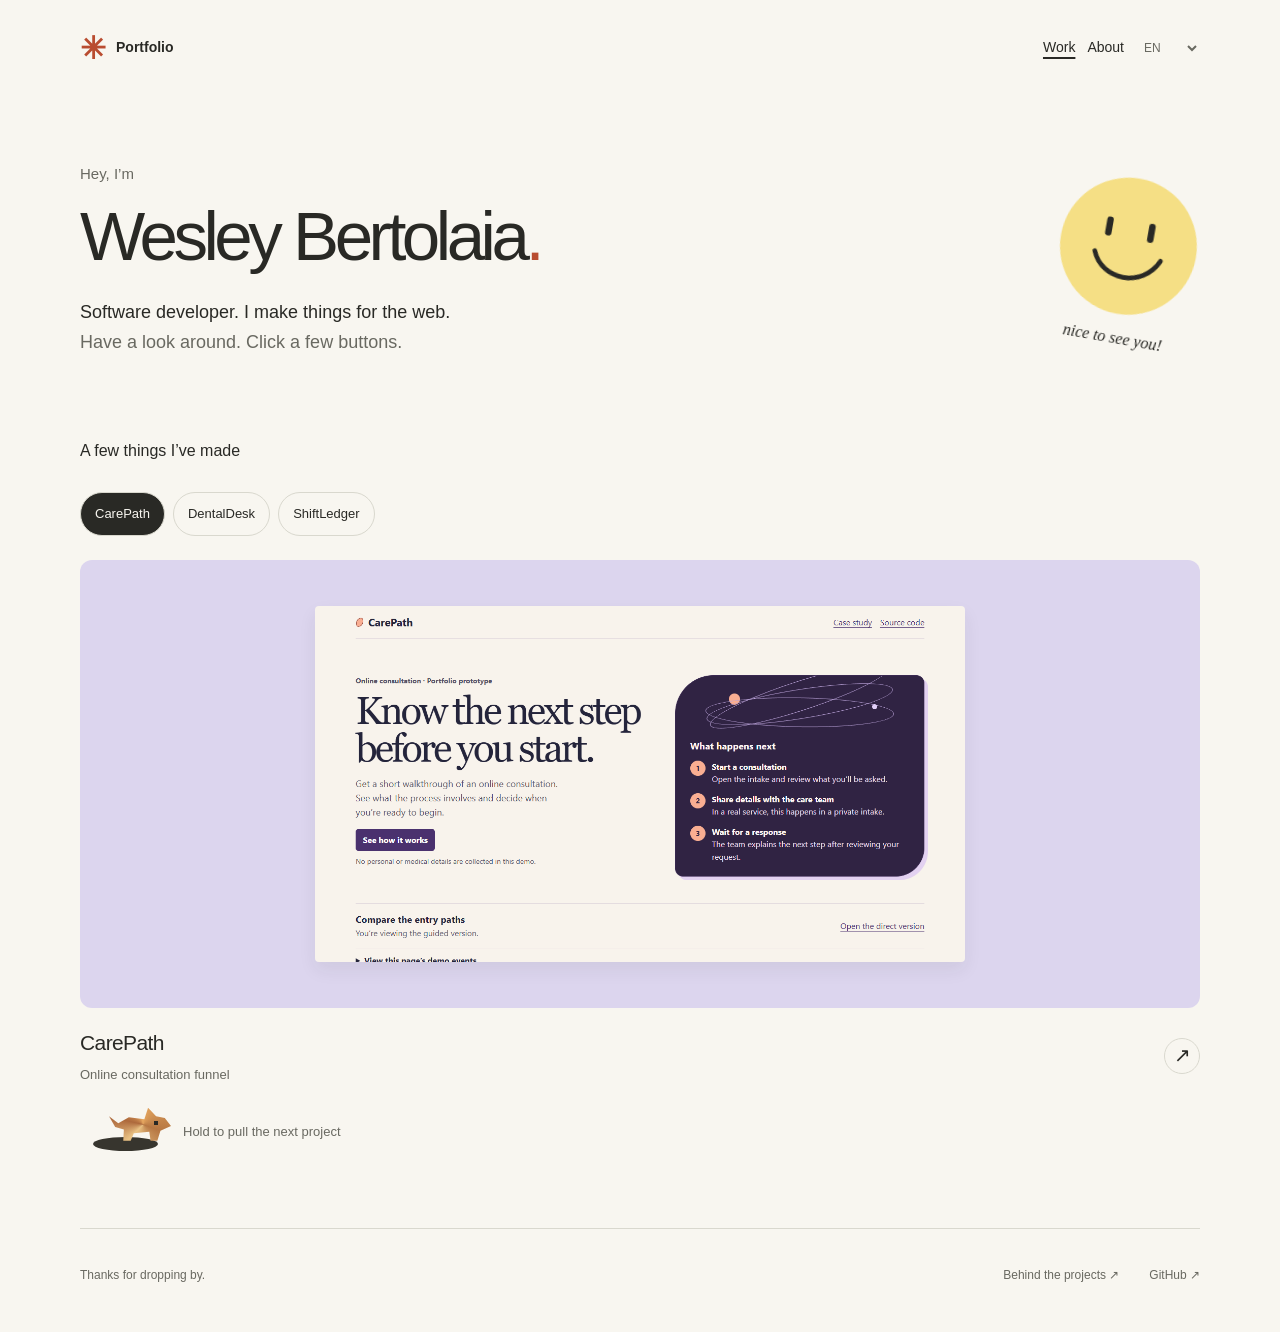
==== commit f529c13f: "Keep the dog visible and let visitors hold to pull" ====
--- a/index.html
+++ b/index.html
@@ -6,11 +6,11 @@
   <meta name="description" content="Wesley Bertolaia’s web design portfolio. Three shipped prototypes in consultation acquisition, patient booking, and employee onboarding.">
   <title>Wesley Bertolaia | Web Design & Frontend</title>
   <link rel="icon" href="data:,">
-  <link rel="stylesheet" href="./style.css?v=dog-stage-v1">
-  <script src="./locale.js?v=dog-stage-v1"></script>
-  <script src="./preview.js?v=dog-stage-v1" defer></script>
+  <link rel="stylesheet" href="./style.css?v=dog-hold-v2">
+  <script src="./locale.js?v=dog-hold-v2"></script>
+  <script src="./preview.js?v=dog-hold-v2" defer></script>
   <link rel="stylesheet" href="./locale.css">
-  <script src="./stage.js?v=1" defer></script>
+  <script src="./stage.js?v=2" defer></script>
 </head>
 <body>
   <header class="site-nav">
--- a/style.css
+++ b/style.css
@@ -68,3 +68,22 @@
 @media (max-width: 650px) {
   .demo-stage .work-cover { aspect-ratio: 1.6; }
 }
+.demo-stage { padding-bottom: 54px; }
+.demo-stage::after { left: 13px; bottom: 7px; z-index: -1; }
+.stage-dog {
+  bottom: 7px;
+  left: 29px;
+  height: 48px;
+  border: 0;
+  background: transparent;
+  opacity: 1;
+  pointer-events: auto;
+  cursor: grab;
+  touch-action: none;
+  user-select: none;
+}
+.stage-dog i { inset: auto 0 10px; height: 33px; }
+.stage-dog b { visibility: hidden; }
+.is-pulling .stage-dog { cursor: grabbing; }
+.is-pulling .stage-dog b { visibility: visible; }
+.dog-hint { position: absolute; bottom: 16px; left: 103px; color: var(--muted); font-size: 13px; pointer-events: none; }
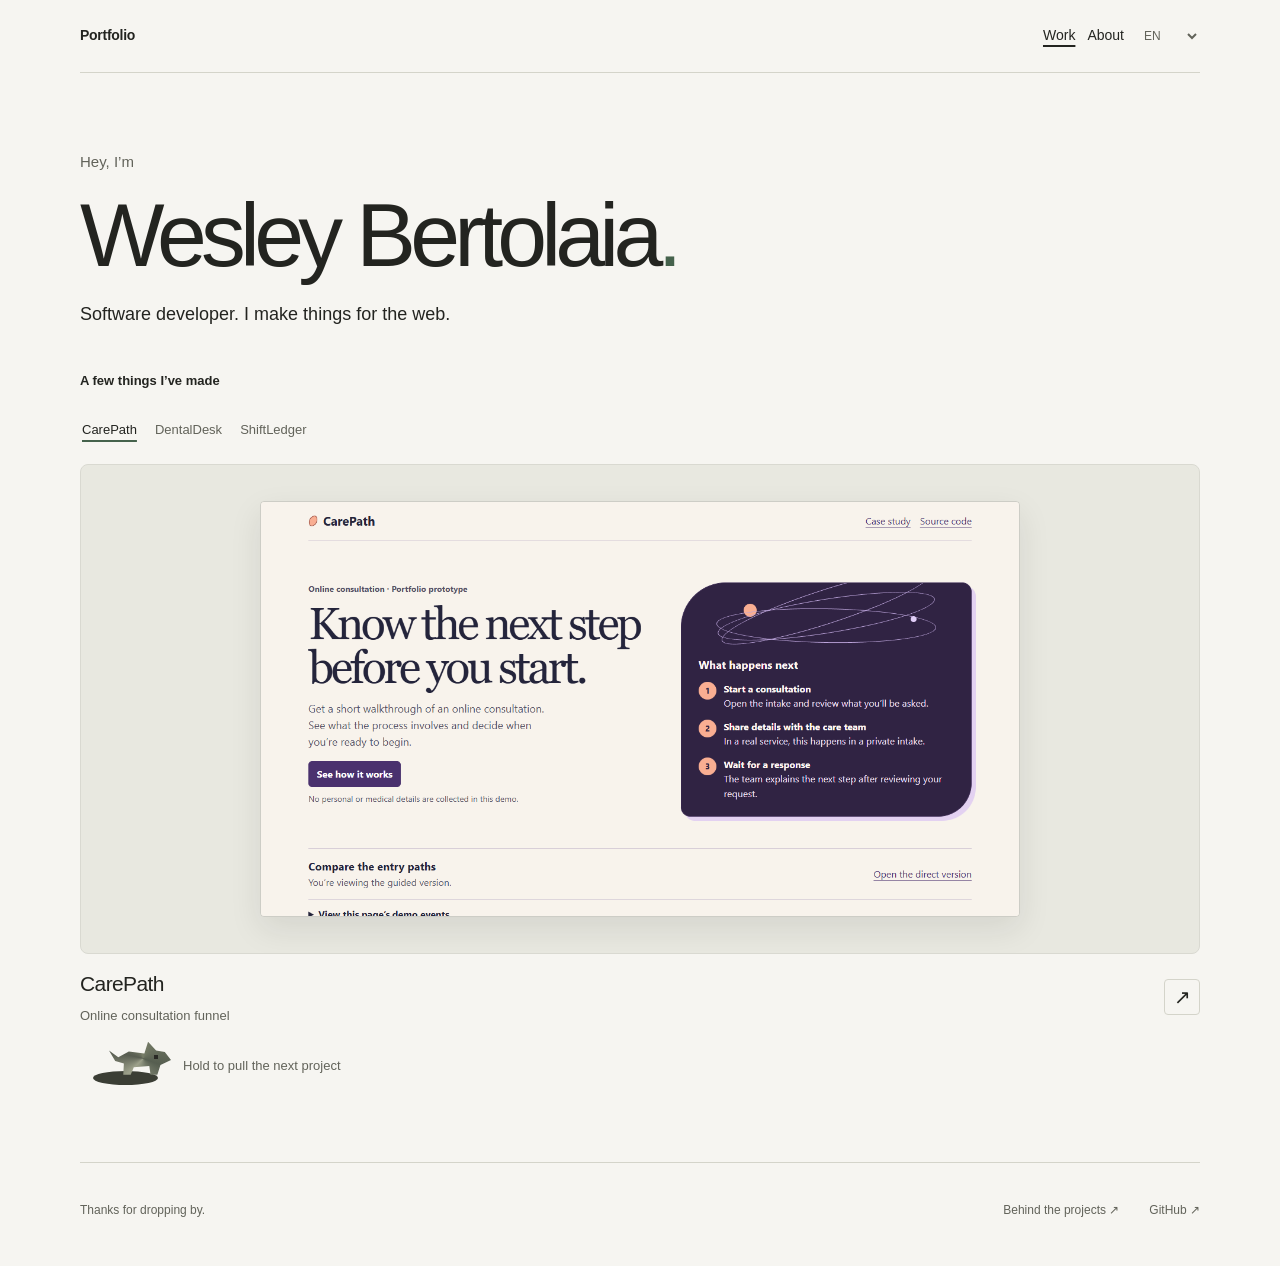
==== commit 3ffde502: "Give the portfolio a quieter editorial design" ====
--- a/index.html
+++ b/index.html
@@ -6,7 +6,7 @@
   <meta name="description" content="Wesley Bertolaia’s web design portfolio. Three shipped prototypes in consultation acquisition, patient booking, and employee onboarding.">
   <title>Wesley Bertolaia | Web Design & Frontend</title>
   <link rel="icon" href="data:,">
-  <link rel="stylesheet" href="./style.css?v=dog-hold-v2">
+  <link rel="stylesheet" href="./style.css?v=quiet-stage-v3">
   <script src="./locale.js?v=dog-hold-v2"></script>
   <script src="./preview.js?v=dog-hold-v2" defer></script>
   <link rel="stylesheet" href="./locale.css">
@@ -14,14 +14,13 @@
 </head>
 <body>
   <header class="site-nav">
-    <a class="identity" href="./" aria-label="Portfolio home"><span class="tiny-flower" aria-hidden="true">✳</span><span>Portfolio</span></a>
+    <a class="identity" href="./" aria-label="Portfolio home"><span>Portfolio</span></a>
     <nav aria-label="Main navigation"><a href="./#selected-work" aria-current="page">Work</a><a href="./info.html">About</a><span data-language-menu></span></nav>
   </header>
   <main class="wrap">
     <div id="gallery">
       <section class="opening" aria-labelledby="opening-title">
-        <div><p class="eyebrow">Hey, I’m</p><h1 id="opening-title">Wesley Bertolaia<span>.</span></h1><p class="intro-copy">Software developer. I make things for the web.<br><span>Have a look around. Click a few buttons.</span></p></div>
-        <div class="hello-doodle"><svg viewBox="0 0 160 160" fill="none" aria-hidden="true"><circle cx="80" cy="80" r="74" fill="currentColor"/><path d="M45 91c12 30 57 32 72-1" stroke="#292925" stroke-width="5" stroke-linecap="round"/><path d="M56 55v14m46-14v14" stroke="#292925" stroke-width="7" stroke-linecap="round"/></svg><span>nice to see you!</span></div>
+        <div><p class="eyebrow">Hey, I’m</p><h1 id="opening-title">Wesley Bertolaia<span>.</span></h1><p class="intro-copy">Software developer. I make things for the web.</p></div>
       </section>
       <section id="selected-work" class="work" aria-labelledby="work-title">
         <div class="section-heading"><h2 id="work-title">A few things I’ve made</h2></div>
--- a/style.css
+++ b/style.css
@@ -87,3 +87,51 @@
 .is-pulling .stage-dog { cursor: grabbing; }
 .is-pulling .stage-dog b { visibility: visible; }
 .dog-hint { position: absolute; bottom: 16px; left: 103px; color: var(--muted); font-size: 13px; pointer-events: none; }
+
+/* A quiet backdrop keeps the project itself in focus. */
+:root {
+  --paper: #f6f5f1;
+  --ink: #232420;
+  --muted: #62635a;
+  --line: #d4d4ca;
+  --accent: #45624c;
+}
+.site-nav { border-bottom: 1px solid var(--line); padding-block: 14px; }
+.identity { font-size: 14px; letter-spacing: -.02em; }
+.opening { padding: clamp(40px, 6vw, 82px) 0 42px; }
+.opening h1 { max-width: none; font-size: clamp(46px, 7vw, 91px); }
+.intro-copy { margin-top: 16px; }
+.work { gap: 12px; }
+.section-heading h2 { font-size: 13px; font-weight: 600; }
+.stage-controls { gap: 4px 14px; }
+.stage-controls button { border: 0; border-radius: 0; padding: 0 2px; color: var(--muted); }
+.stage-controls button[aria-pressed="true"] {
+  background: transparent;
+  color: var(--ink);
+  text-decoration: underline;
+  text-decoration-color: var(--accent);
+  text-underline-offset: 6px;
+  text-decoration-thickness: 2px;
+}
+.demo-stage .work-cover {
+  background: #e8e8e0;
+  border: 1px solid #d9d9d1;
+  border-radius: 8px;
+  aspect-ratio: auto;
+  padding: clamp(15px, 3vw, 36px);
+}
+.demo-stage .work-cover img {
+  width: min(100%, 760px);
+  border: 1px solid #2222;
+  box-shadow: 0 12px 32px #24251f18;
+}
+.work-caption { padding: 14px 0 12px; }
+.project-arrow { border-radius: 4px; }
+.work-card:hover .project-arrow { background: #e0e8dd; border-color: var(--line); }
+.stage-dog i {
+  background: conic-gradient(from 110deg at 55% 50%, #565e50, #9da18b 32%, #575c50 48%, #797f69 68%, #565e50);
+}
+.demo-stage::after { background: #3b3e35; }
+.about-layout { display: block; }
+.about-page { padding-block: clamp(48px, 9vw, 112px); }
+.about-text { max-width: 580px; }
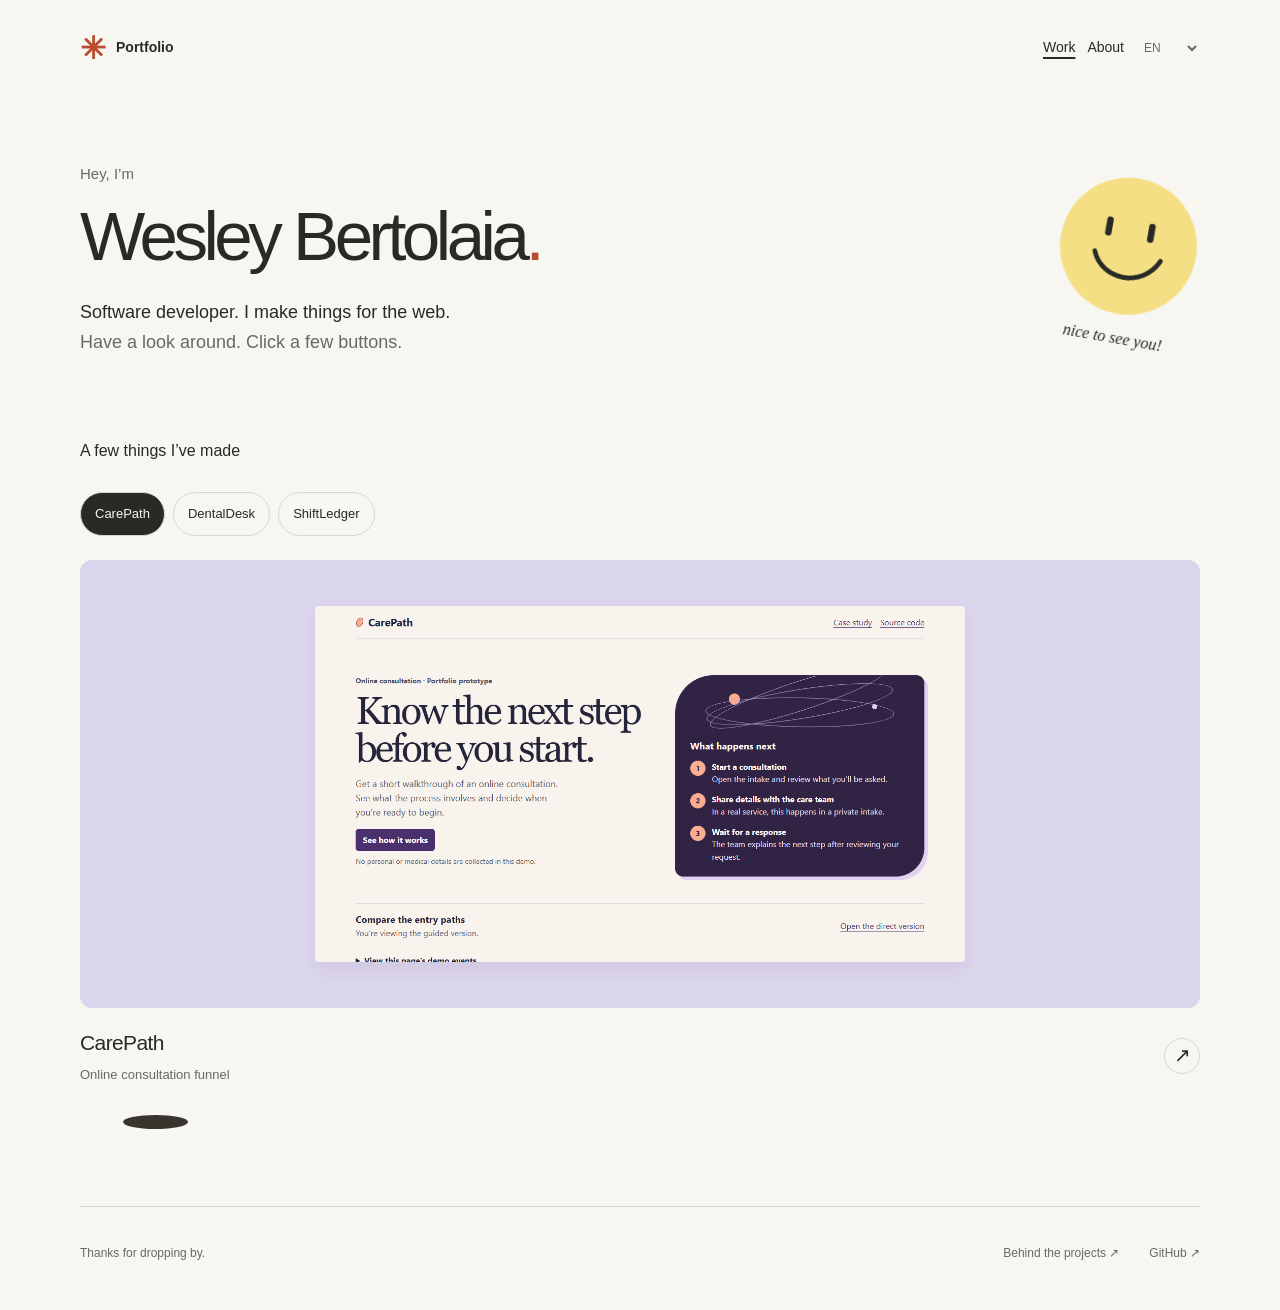
==== commit 626eb459: "Restore the first animated portfolio prototype" ====
--- a/index.html
+++ b/index.html
@@ -6,21 +6,22 @@
   <meta name="description" content="Wesley Bertolaia’s web design portfolio. Three shipped prototypes in consultation acquisition, patient booking, and employee onboarding.">
   <title>Wesley Bertolaia | Web Design & Frontend</title>
   <link rel="icon" href="data:,">
-  <link rel="stylesheet" href="./style.css?v=quiet-stage-v3">
-  <script src="./locale.js?v=dog-hold-v2"></script>
-  <script src="./preview.js?v=dog-hold-v2" defer></script>
+  <link rel="stylesheet" href="./style.css?v=dog-stage-v1">
+  <script src="./locale.js?v=dog-stage-v1"></script>
+  <script src="./preview.js?v=dog-stage-v1" defer></script>
   <link rel="stylesheet" href="./locale.css">
-  <script src="./stage.js?v=2" defer></script>
+  <script src="./stage.js?v=1" defer></script>
 </head>
 <body>
   <header class="site-nav">
-    <a class="identity" href="./" aria-label="Portfolio home"><span>Portfolio</span></a>
+    <a class="identity" href="./" aria-label="Portfolio home"><span class="tiny-flower" aria-hidden="true">✳</span><span>Portfolio</span></a>
     <nav aria-label="Main navigation"><a href="./#selected-work" aria-current="page">Work</a><a href="./info.html">About</a><span data-language-menu></span></nav>
   </header>
   <main class="wrap">
     <div id="gallery">
       <section class="opening" aria-labelledby="opening-title">
-        <div><p class="eyebrow">Hey, I’m</p><h1 id="opening-title">Wesley Bertolaia<span>.</span></h1><p class="intro-copy">Software developer. I make things for the web.</p></div>
+        <div><p class="eyebrow">Hey, I’m</p><h1 id="opening-title">Wesley Bertolaia<span>.</span></h1><p class="intro-copy">Software developer. I make things for the web.<br><span>Have a look around. Click a few buttons.</span></p></div>
+        <div class="hello-doodle"><svg viewBox="0 0 160 160" fill="none" aria-hidden="true"><circle cx="80" cy="80" r="74" fill="currentColor"/><path d="M45 91c12 30 57 32 72-1" stroke="#292925" stroke-width="5" stroke-linecap="round"/><path d="M56 55v14m46-14v14" stroke="#292925" stroke-width="7" stroke-linecap="round"/></svg><span>nice to see you!</span></div>
       </section>
       <section id="selected-work" class="work" aria-labelledby="work-title">
         <div class="section-heading"><h2 id="work-title">A few things I’ve made</h2></div>
--- a/style.css
+++ b/style.css
@@ -68,70 +68,3 @@
 @media (max-width: 650px) {
   .demo-stage .work-cover { aspect-ratio: 1.6; }
 }
-.demo-stage { padding-bottom: 54px; }
-.demo-stage::after { left: 13px; bottom: 7px; z-index: -1; }
-.stage-dog {
-  bottom: 7px;
-  left: 29px;
-  height: 48px;
-  border: 0;
-  background: transparent;
-  opacity: 1;
-  pointer-events: auto;
-  cursor: grab;
-  touch-action: none;
-  user-select: none;
-}
-.stage-dog i { inset: auto 0 10px; height: 33px; }
-.stage-dog b { visibility: hidden; }
-.is-pulling .stage-dog { cursor: grabbing; }
-.is-pulling .stage-dog b { visibility: visible; }
-.dog-hint { position: absolute; bottom: 16px; left: 103px; color: var(--muted); font-size: 13px; pointer-events: none; }
-
-/* A quiet backdrop keeps the project itself in focus. */
-:root {
-  --paper: #f6f5f1;
-  --ink: #232420;
-  --muted: #62635a;
-  --line: #d4d4ca;
-  --accent: #45624c;
-}
-.site-nav { border-bottom: 1px solid var(--line); padding-block: 14px; }
-.identity { font-size: 14px; letter-spacing: -.02em; }
-.opening { padding: clamp(40px, 6vw, 82px) 0 42px; }
-.opening h1 { max-width: none; font-size: clamp(46px, 7vw, 91px); }
-.intro-copy { margin-top: 16px; }
-.work { gap: 12px; }
-.section-heading h2 { font-size: 13px; font-weight: 600; }
-.stage-controls { gap: 4px 14px; }
-.stage-controls button { border: 0; border-radius: 0; padding: 0 2px; color: var(--muted); }
-.stage-controls button[aria-pressed="true"] {
-  background: transparent;
-  color: var(--ink);
-  text-decoration: underline;
-  text-decoration-color: var(--accent);
-  text-underline-offset: 6px;
-  text-decoration-thickness: 2px;
-}
-.demo-stage .work-cover {
-  background: #e8e8e0;
-  border: 1px solid #d9d9d1;
-  border-radius: 8px;
-  aspect-ratio: auto;
-  padding: clamp(15px, 3vw, 36px);
-}
-.demo-stage .work-cover img {
-  width: min(100%, 760px);
-  border: 1px solid #2222;
-  box-shadow: 0 12px 32px #24251f18;
-}
-.work-caption { padding: 14px 0 12px; }
-.project-arrow { border-radius: 4px; }
-.work-card:hover .project-arrow { background: #e0e8dd; border-color: var(--line); }
-.stage-dog i {
-  background: conic-gradient(from 110deg at 55% 50%, #565e50, #9da18b 32%, #575c50 48%, #797f69 68%, #565e50);
-}
-.demo-stage::after { background: #3b3e35; }
-.about-layout { display: block; }
-.about-page { padding-block: clamp(48px, 9vw, 112px); }
-.about-text { max-width: 580px; }
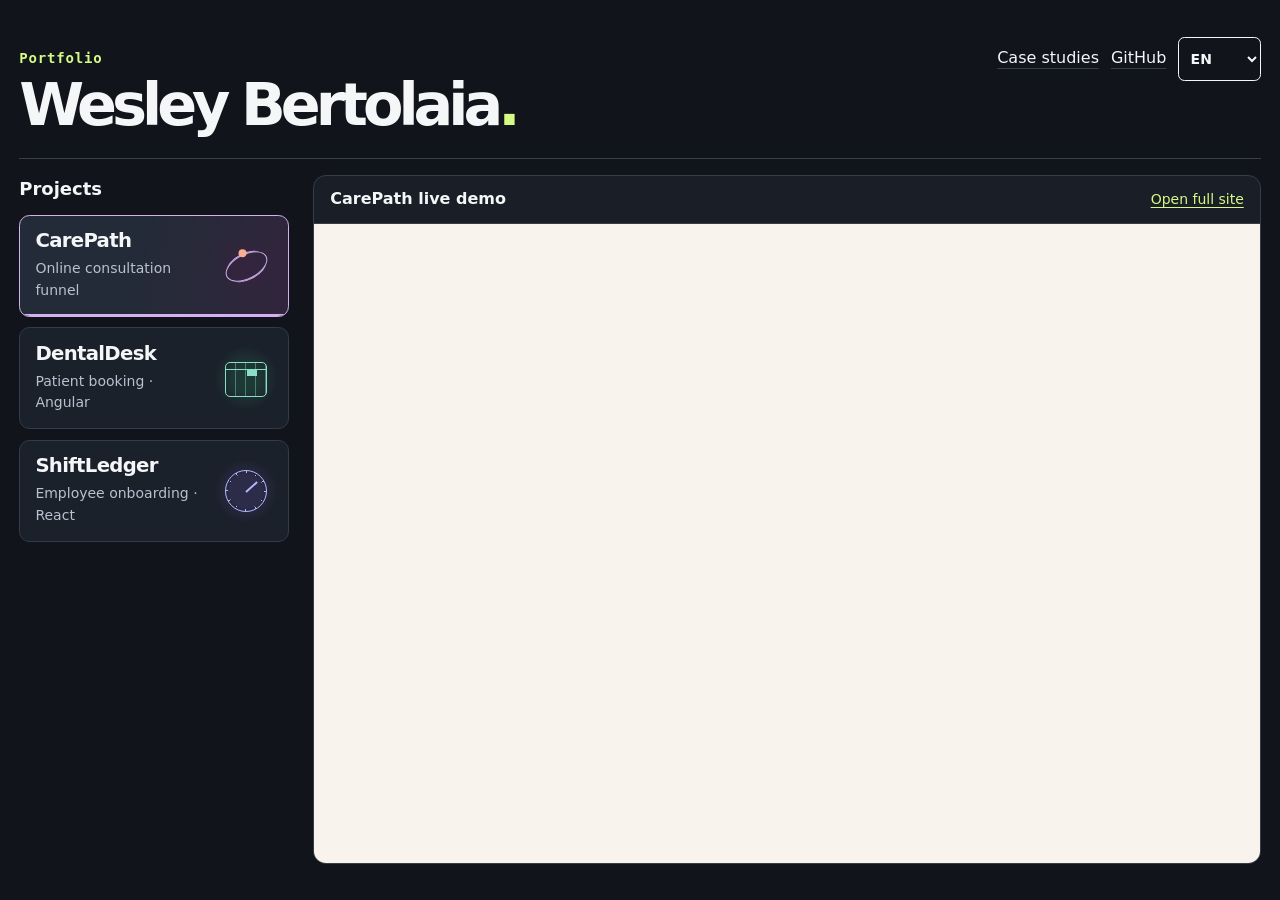
==== commit 51b7a8cb: "Restore the original left-side project cards" ====
--- a/index.html
+++ b/index.html
@@ -6,46 +6,46 @@
   <meta name="description" content="Wesley Bertolaia’s web design portfolio. Three shipped prototypes in consultation acquisition, patient booking, and employee onboarding.">
   <title>Wesley Bertolaia | Web Design & Frontend</title>
   <link rel="icon" href="data:,">
-  <link rel="stylesheet" href="./style.css?v=dog-stage-v1">
-  <script src="./locale.js?v=dog-stage-v1"></script>
-  <script src="./preview.js?v=dog-stage-v1" defer></script>
+  <link rel="stylesheet" href="./style.css?v=left-cards">
+  <script src="./locale.js?v=left-cards"></script>
+  <script src="./preview.js?v=left-cards" defer></script>
   <link rel="stylesheet" href="./locale.css">
-  <script src="./stage.js?v=1" defer></script>
 </head>
 <body>
-  <header class="site-nav">
-    <a class="identity" href="./" aria-label="Portfolio home"><span class="tiny-flower" aria-hidden="true">✳</span><span>Portfolio</span></a>
-    <nav aria-label="Main navigation"><a href="./#selected-work" aria-current="page">Work</a><a href="./info.html">About</a><span data-language-menu></span></nav>
+  <header class="wrap masthead">
+    <div>
+      <p class="eyebrow">Portfolio</p>
+      <h1>Wesley Bertolaia<span>.</span></h1>
+    </div>
+    <nav aria-label="Main navigation">
+      <a href="./case-studies.html">Case studies</a>
+      <a href="https://github.com/wesleybertolaia/">GitHub</a>
+    <span data-language-menu></span></nav>
   </header>
   <main class="wrap">
-    <div id="gallery">
-      <section class="opening" aria-labelledby="opening-title">
-        <div><p class="eyebrow">Hey, I’m</p><h1 id="opening-title">Wesley Bertolaia<span>.</span></h1><p class="intro-copy">Software developer. I make things for the web.<br><span>Have a look around. Click a few buttons.</span></p></div>
-        <div class="hello-doodle"><svg viewBox="0 0 160 160" fill="none" aria-hidden="true"><circle cx="80" cy="80" r="74" fill="currentColor"/><path d="M45 91c12 30 57 32 72-1" stroke="#292925" stroke-width="5" stroke-linecap="round"/><path d="M56 55v14m46-14v14" stroke="#292925" stroke-width="7" stroke-linecap="round"/></svg><span>nice to see you!</span></div>
+    <section class="shelf" id="demos" aria-label="Live project demos">
+      <div class="project-list">
+        <h2>Projects</h2>
+        <div class="project-cards">
+          <button class="project-card" type="button" aria-pressed="true" aria-controls="live-preview" data-project="carepath" data-url="https://wesleybertolaia.github.io/carepath/">
+            <span class="project-copy"><strong>CarePath</strong><span>Online consultation funnel</span></span><span class="project-art art-care" aria-hidden="true"></span>
+          </button>
+          <button class="project-card" type="button" aria-pressed="false" aria-controls="live-preview" data-project="dentaldesk" data-url="https://wesleybertolaia.github.io/dentaldesk/patient.html">
+            <span class="project-copy"><strong>DentalDesk</strong><span>Patient booking · Angular</span></span><span class="project-art art-dental" aria-hidden="true"></span>
+          </button>
+          <button class="project-card" type="button" aria-pressed="false" aria-controls="live-preview" data-project="shiftledger" data-url="https://wesleybertolaia.github.io/shiftledger/">
+            <span class="project-copy"><strong>ShiftLedger</strong><span>Employee onboarding · React</span></span><span class="project-art art-shift" aria-hidden="true"></span>
+          </button>
+        </div>
+      </div>
+      <section class="preview-panel" id="live-preview" aria-labelledby="preview-title">
+        <header class="preview-bar">
+          <h2 id="preview-title" tabindex="-1" aria-live="polite">CarePath live demo</h2>
+          <a id="open-demo" href="https://wesleybertolaia.github.io/carepath/">Open full site</a>
+        </header>
+        <iframe id="demo-frame" title="CarePath live demo" src="https://wesleybertolaia.github.io/carepath/"></iframe>
       </section>
-      <section id="selected-work" class="work" aria-labelledby="work-title">
-        <div class="section-heading"><h2 id="work-title">A few things I’ve made</h2></div>
-        <article class="work-project work-care">
-          <a class="work-card" href="https://wesleybertolaia.github.io/carepath/">
-            <div class="work-caption"><div><h3>CarePath</h3><p>Online consultation funnel</p></div><span class="project-arrow" aria-hidden="true">↗</span></div>
-            <div class="work-cover"><img src="./assets/carepath.png" width="1280" height="700" alt="CarePath consultation landing page"></div>
-          </a>
-        </article>
-        <article class="work-project work-dental">
-          <a class="work-card" href="https://wesleybertolaia.github.io/dentaldesk/patient.html">
-            <div class="work-caption"><div><h3>DentalDesk</h3><p>Patient booking · Angular</p></div><span class="project-arrow" aria-hidden="true">↗</span></div>
-            <div class="work-cover"><img src="./assets/dentaldesk.png" width="1280" height="700" loading="lazy" alt="DentalDesk patient booking interface"></div>
-          </a>
-        </article>
-        <article class="work-project work-shift">
-          <a class="work-card" href="https://wesleybertolaia.github.io/shiftledger/">
-            <div class="work-caption"><div><h3>ShiftLedger</h3><p>Time tracking · React</p></div><span class="project-arrow" aria-hidden="true">↗</span></div>
-            <div class="work-cover"><img src="./assets/shiftledger.png" width="1280" height="700" loading="lazy" alt="ShiftLedger employee time tracker"></div>
-          </a>
-        </article>
-      </section>
-    </div>
+    </section>
   </main>
-  <footer class="site-footer"><span>Thanks for dropping by.</span><a href="./case-studies.html">Behind the projects ↗</a><a href="https://github.com/wesleybertolaia/">GitHub ↗</a></footer>
 </body>
-</html>
+</html>
--- a/style.css
+++ b/style.css
@@ -1,70 +1,191 @@
-:root{color-scheme:light;--paper:#f8f6f0;--ink:#292925;--muted:#696961;--line:#d9d8ce;--accent:#b94c30;--lilac:#dcd5ee;--mint:#dce9df;--yellow:#f5df85;font:16px/1.55 Arial,Helvetica,sans-serif;color:var(--ink);background:var(--paper)}
-*{box-sizing:border-box}body{margin:0}h1,h2,h3,p,figure{margin:0}a{color:inherit;text-underline-offset:5px}a:hover{color:var(--accent)}[hidden]{display:none!important}:focus-visible{outline:3px solid var(--accent);outline-offset:6px}::selection{background:var(--yellow);color:var(--ink)}
-.wrap,.site-nav,.site-footer,.about-page{width:min(1120px,calc(100% - 80px));margin-inline:auto}
-.site-nav{display:flex;justify-content:space-between;align-items:center;padding:26px 0;gap:24px}.site-nav a{text-decoration:none;min-height:44px;display:inline-flex;align-items:center}.identity{gap:10px;font-size:14px;font-weight:700}.tiny-flower{color:var(--accent);font-size:31px;line-height:1}.site-nav nav{display:flex;align-items:center;gap:30px;font-size:14px}.site-nav a[aria-current=page]{text-decoration:underline;text-decoration-thickness:2px}.site-nav .language-picker{border:0;font:inherit;font-size:12px;min-width:64px;color:var(--muted);padding:4px;background:transparent}
-.opening{display:flex;align-items:center;justify-content:space-between;gap:48px;padding:66px 0 82px}.eyebrow{font-size:15px;margin-bottom:14px;color:var(--muted)}h1{font-size:clamp(42px,5.4vw,72px);font-weight:500;line-height:1.08;letter-spacing:-.065em}h1>span{color:var(--accent)}.intro-copy{font-size:18px;line-height:1.65;margin-top:24px}.intro-copy>span{color:var(--muted)}.hello-doodle{width:148px;flex:none;color:var(--yellow);transform:rotate(10deg);text-align:center}.hello-doodle svg{display:block;width:100%}.hello-doodle>span{display:block;font:italic 16px Georgia,serif;color:var(--ink);margin-top:10px;white-space:nowrap}
-.work{display:grid;grid-template-columns:repeat(3,minmax(0,1fr));gap:24px;scroll-margin-top:24px;padding-bottom:70px}.section-heading{grid-column:1/-1;display:flex;justify-content:space-between;align-items:center;margin-bottom:4px}.section-heading h2{font-size:16px;font-weight:400}.section-heading>span{font:11px ui-monospace,monospace;color:var(--muted)}.work-project{min-width:0}.work-card{display:flex;flex-direction:column;text-decoration:none}.work-cover{order:-1;display:flex;align-items:center;overflow:hidden;border-radius:12px;aspect-ratio:1.25;padding:25px 20px;background:var(--lilac)}.work-dental .work-cover{background:var(--mint)}.work-shift .work-cover{background:#f1decf}.work-cover img{display:block;width:100%;height:auto;border-radius:4px;box-shadow:0 8px 18px #29292512}.work-caption{display:flex;justify-content:space-between;align-items:center;gap:12px;padding:19px 0}.work-caption h3{font-size:21px;font-weight:500;letter-spacing:-.6px}.work-caption p{font-size:13px;color:var(--muted);margin-top:5px}.project-arrow{display:grid;place-items:center;width:36px;height:36px;border:1px solid var(--line);border-radius:50%;flex:none;font-size:20px}.work-card:hover{color:var(--ink)}.work-card:hover .project-arrow{background:var(--yellow);border-color:var(--yellow)}
-.site-footer{display:flex;align-items:center;gap:30px;padding:25px 0 34px;border-top:1px solid var(--line);font-size:12px;color:var(--muted)}.site-footer>span{margin-right:auto}.site-footer a{text-decoration:none;display:inline-flex;min-height:44px;align-items:center}
-.about-page{padding:75px 0 100px}.about-layout{display:grid;grid-template-columns:minmax(0,1.6fr) minmax(240px,1fr);gap:100px;align-items:center}.about-text{max-width:620px}.about-text h1{margin-bottom:30px}.about-text p:not(.eyebrow){font-size:17px;line-height:1.75;color:var(--muted);margin-top:20px}.about-text .about-lead{color:var(--ink)!important;font-size:21px!important;line-height:1.55!important}.text-link{display:inline-flex;gap:20px;align-items:center;min-height:44px;margin-top:30px;font-size:15px}.about-note{background:var(--lilac);padding:38px 30px 30px;border-radius:3px;transform:rotate(3deg);text-align:center}.note-smile{width:80px;margin:0 auto 25px;color:var(--paper)}.note-smile svg{display:block;width:100%}.about-note p{font-size:34px;letter-spacing:-1.4px;line-height:1.2}.about-note>span{display:block;margin-top:40px;font:11px ui-monospace,monospace}
-.case-page{padding:50px 0 70px}.case-page h1{font-size:48px;margin-bottom:35px}.case-grid{display:grid;grid-template-columns:repeat(3,minmax(0,1fr));gap:24px}.case{border-top:3px solid var(--lilac);padding:24px 0;display:flex;flex-direction:column;gap:22px}.case-dental{border-color:#9ab6a4}.case-shift{border-color:#d8ad8f}.case h2{font-size:28px;font-weight:500;letter-spacing:-1px}.case .eyebrow{font-size:12px}.case h3{font-size:14px;margin-bottom:6px}.case section p{font-size:14px;color:var(--muted)}.links{display:flex;flex-wrap:wrap;gap:12px;align-items:center;margin-top:auto;font-size:12px}.button{display:inline-flex;align-items:center;min-height:44px;padding:8px 14px;border-radius:6px;background:var(--ink);color:var(--paper);text-decoration:none}.button:hover{background:var(--accent);color:white}.evidence{font-size:12px;color:var(--muted);margin-top:20px}
-@media(prefers-reduced-motion:no-preference){html{scroll-behavior:smooth}.hello-doodle{animation:hello-in .7s ease-out both}.hello-doodle:hover{animation:wiggle .6s ease-in-out}.work-cover img{transition:transform .3s ease}.work-card:hover img{transform:translateY(-5px) rotate(-1deg)}.project-arrow{transition:background .2s,border-color .2s,transform .2s}.work-card:hover .project-arrow{transform:rotate(10deg)}@keyframes hello-in{from{opacity:0;transform:rotate(-10deg) scale(.85)}}@keyframes wiggle{25%{transform:rotate(-5deg)}75%{transform:rotate(17deg)}}}
-@media(max-width:900px){.wrap,.site-nav,.site-footer,.about-page{width:calc(100% - 48px)}.opening{padding:45px 0 60px;gap:30px}.hello-doodle{width:105px}.work{gap:18px}.work-cover{padding:18px 12px}.work-caption p{font-size:12px}.about-layout{gap:45px}.case-grid{gap:20px}}
-@media(max-width:650px){.wrap,.site-nav,.site-footer,.about-page{width:calc(100% - 36px)}.site-nav{padding:16px 0;gap:12px}.site-nav nav{gap:18px}.identity{font-size:12px;gap:6px}.tiny-flower{font-size:24px}.site-nav .language-picker{min-width:54px;font-size:11px}.opening{position:relative;padding:44px 0 50px;display:block}.opening h1{max-width:8ch;font-size:52px}.hello-doodle{position:absolute;right:6px;top:60px;width:80px}.hello-doodle>span{font-size:12px}.intro-copy{font-size:15px;margin-top:22px}.eyebrow{font-size:13px}.work{grid-template-columns:1fr;gap:26px;padding-bottom:40px}.section-heading{margin-bottom:0}.section-heading h2{font-size:14px}.work-cover{aspect-ratio:1.55;padding:25px}.work-caption{padding:15px 0 0}.work-caption p{font-size:13px}.site-footer{flex-wrap:wrap;gap:0 22px;font-size:11px;padding:20px 0}.site-footer>span{width:100%;margin-bottom:5px}.about-page{padding:42px 0 55px}.about-layout{grid-template-columns:1fr;gap:45px}.about-text h1{font-size:52px}.about-note{max-width:300px;width:85%;margin:auto;padding:30px}.about-note>span{margin-top:25px}.case-page{padding-top:30px}.case-grid{grid-template-columns:1fr}.case-page h1{font-size:40px;margin-bottom:25px}}
-/* Project stage */
-.stage-controls, .demo-stage { grid-column: 1 / -1; }
-.stage-controls { display: flex; flex-wrap: wrap; gap: 8px; }
-.stage-controls button {
-  border: 1px solid var(--line);
-  border-radius: 999px;
-  padding: 0 14px;
-  min-height: 44px;
+:root {
+  color-scheme: dark;
+  --bg: #11141a;
+  --panel: #191e27;
+  --line: #353e4a;
+  --ink: #f4f6f8;
+  --mute: #b8c1cf;
+  --lime: #d6fa86;
+  font: 16px/1.55 system-ui, sans-serif;
   color: var(--ink);
-  background: transparent;
+  background: var(--bg);
+}
+* { box-sizing: border-box; }
+[hidden] { display: none !important; }
+body { margin: 0; }
+.wrap { width: min(1720px, calc(100% - clamp(1.5rem, 3vw, 3rem))); margin-inline: auto; }
+.top, .bottom { display: flex; flex-wrap: wrap; justify-content: space-between; align-items: center; gap: .65rem 1.5rem; padding-block: .9rem; border-bottom: 1px solid var(--line); }
+.top nav, .links, .footer-links { display: flex; flex-wrap: wrap; align-items: center; gap: .55rem 1rem; }
+a { color: inherit; text-underline-offset: .24em; }
+a:hover { color: var(--lime); }
+.wordmark { font-size: 1.55rem; font-weight: 850; letter-spacing: -.095em; text-decoration: none; }
+h1, h2, h3, h4, p { margin: 0; }
+.eyebrow { color: var(--lime); font: 720 .875rem/1.5 ui-monospace, monospace; letter-spacing: .06em; margin-bottom: .45rem; }
+.shelf { display: grid; grid-template-columns: minmax(220px, 270px) minmax(0, 1fr); gap: clamp(.85rem, 2.5vw, 1.5rem); align-items: start; border-top: 1px solid var(--line); padding-top: 1rem; }
+.project-list h2 { font-size: 1.125rem; margin-bottom: .75rem; }
+.project-cards { display: grid; gap: .65rem; }
+.project-card {
+  position: relative;
+  isolation: isolate;
+  display: grid;
+  grid-template-columns: minmax(0, 1fr) 62px;
+  align-items: center;
+  width: 100%;
+  min-height: 102px;
+  gap: .6rem;
+  padding: .8rem .7rem .8rem .95rem;
+  overflow: hidden;
+  border: 1px solid #333c4b;
+  border-radius: .65rem;
+  background: #1b212b;
+  color: var(--ink);
+  text-align: left;
   font: inherit;
-  font-size: 13px;
   cursor: pointer;
 }
-.stage-controls button[aria-pressed="true"] { background: var(--ink); color: var(--paper); }
-.demo-stage { position: relative; overflow: hidden; padding-bottom: 32px; isolation: isolate; }
-.demo-stage .work-cover { aspect-ratio: 2.5; padding: clamp(15px, 3vw, 42px); }
-.demo-stage .work-cover img { width: min(100%, 650px); margin-inline: auto; }
-.demo-stage .screen-leaving { position: absolute; inset: 0 0 auto; z-index: 1; }
-.demo-stage::after {
+.project-card:nth-child(1) { --project-accent: #d4b0ee; --project-shade: #32253d; }
+.project-card:nth-child(2) { --project-accent: #8bdfc7; --project-shade: #1e3836; }
+.project-card:nth-child(3) { --project-accent: #b6b5ff; --project-shade: #2c2b48; }
+.project-card:hover { border-color: var(--project-accent); }
+.project-card[aria-pressed="true"] {
+  border-color: var(--project-accent);
+  background: linear-gradient(104deg, #222b37 40%, var(--project-shade));
+}
+.project-card::after {
   content: "";
   position: absolute;
-  bottom: 7px;
-  left: 43px;
-  width: 65px;
-  height: 14px;
-  border-radius: 50%;
-  background: #37352e;
-}
-.stage-dog {
-  position: absolute;
-  z-index: 2;
-  bottom: 8px;
-  left: 43px;
-  width: 62px;
-  height: 33px;
-  opacity: 0;
-  pointer-events: none;
-}
-.stage-dog i {
-  position: absolute;
-  inset: 0;
-  background: conic-gradient(from 110deg at 55% 50%, #b67743, #e9c284 32%, #ad693c 48%, #e8a961 68%, #b67743);
-  clip-path: polygon(0 26%,15% 47%,32% 29%,57% 35%,63% 0,76% 26%,90% 31%,100% 55%,83% 70%,78% 100%,67% 100%,65% 73%,40% 77%,35% 100%,23% 100%,24% 66%,10% 58%);
-}
-.stage-dog i::after { content: ""; position: absolute; top: 13px; right: 13px; width: 4px; height: 4px; background: #292925; }
-.stage-dog b {
-  position: absolute;
-  left: 57px;
-  top: 16px;
-  width: 64px;
-  border-top: 2px solid #725739;
-  transform: rotate(-26deg);
+  inset: auto 0 0;
+  height: 2px;
+  background: var(--project-accent);
+  transform: scaleX(0);
   transform-origin: left;
 }
-@media (max-width: 650px) {
-  .demo-stage .work-cover { aspect-ratio: 1.6; }
+.project-card[aria-pressed="true"]::after { transform: scaleX(1); }
+.project-copy strong { display: block; font-size: 1.23rem; line-height: 1.15; letter-spacing: -.035em; }
+.project-copy > span { display: block; margin-top: .35rem; color: var(--mute); font-size: .875rem; }
+.project-art {
+  position: relative;
+  display: block;
+  width: 62px;
+  height: 62px;
+  border-radius: 50%;
+  color: var(--project-accent);
+  background: radial-gradient(circle, var(--project-shade) 30%, transparent 72%);
 }
+.project-art::before, .project-art::after { content: ""; position: absolute; }
+.art-care::before {
+  width: 43px; height: 23px; left: 9px; top: 19px;
+  border: 1px solid currentColor; border-radius: 50%; rotate: -27deg;
+  box-shadow: 0 5px 0 -4px currentColor, 0 -5px 0 -4px currentColor;
+}
+.art-care::after {
+  width: 8px; height: 8px; left: 27px; top: 13px;
+  border-radius: 50%; background: #f9ae92;
+  offset-path: ellipse(24px 13px at 31px 31px);
+  offset-rotate: 0deg;
+  left: 0; top: 0;
+  offset-distance: 72%;
+}
+.art-dental::before {
+  inset: 15px 10px 12px;
+  border: 1px solid currentColor;
+  border-radius: 5px;
+  background: repeating-linear-gradient(90deg, transparent 0 9px, #8bdfc76b 9px 10px);
+}
+.art-dental::after {
+  inset: 22px 10px auto;
+  height: 6px;
+  border-top: 1px solid currentColor;
+  background: linear-gradient(90deg, transparent 52%, currentColor 52% 76%, transparent 76%);
+}
+.art-shift::before {
+  inset: 10px;
+  border: 1px solid currentColor;
+  border-radius: 50%;
+  background: radial-gradient(circle, var(--project-shade) 0 62%, transparent 63%), repeating-conic-gradient(currentColor 0deg 2deg, transparent 2deg 30deg);
+}
+.art-shift::after {
+  bottom: 30px; left: 30px; width: 2px; height: 15px;
+  background: currentColor;
+  transform-origin: bottom;
+  rotate: 48deg;
+}
+.preview-panel { min-width: 0; overflow: hidden; border: 1px solid var(--line); border-radius: .8rem; background: var(--panel); scroll-margin-top: .7rem; }
+.preview-bar { display: flex; flex-wrap: wrap; align-items: center; justify-content: space-between; gap: .5rem 1rem; padding: .7rem 1rem; }
+.preview-bar h2 { font-size: 1rem; }
+.preview-bar a { font-size: .875rem; color: var(--lime); }
+iframe { display: block; width: 100%; height: 640px; border: 0; border-top: 1px solid var(--line); background: #f8f3ec; color-scheme: light; }
+:focus-visible { outline: 3px solid var(--lime); outline-offset: 3px; }
+.case { margin-bottom: 1rem; background: var(--panel); border: 1px solid var(--line); border-radius: .8rem; overflow: hidden; scroll-margin-top: 1rem; }
+.button { display: inline-flex; min-height: 44px; align-items: center; padding: .45rem .75rem; border: 1px solid var(--lime); border-radius: .4rem; background: var(--lime); color: #19232a; text-decoration: none; font: inherit; font-weight: 700; cursor: pointer; }
+.button:hover { background: #ecffba; color: #19232a; }
+.button.outline { background: var(--panel); color: var(--ink); border-color: var(--line); }
+.button.outline:hover { background: #293241; }
+@media (max-width: 740px) {
+  .wrap { width: calc(100% - 1.5rem); }
+  .shelf { grid-template-columns: 1fr; }
+  .project-card { min-height: 76px; }
+  iframe { height: 520px; }
+}
+@media (prefers-reduced-motion: no-preference) {
+  html { scroll-behavior: smooth; }
+  .project-card { transition: background-color .15s ease, border-color .15s ease; }
+}
+.wordmark { font-size: 1.05rem; letter-spacing: -.025em; }
+.case-page { padding-block: 1.75rem 1rem; }
+.case-page h1 { margin-bottom: 1rem; font-size: clamp(2rem, 5vw, 3.4rem); letter-spacing: -.06em; }
+.case-grid { display: grid; grid-template-columns: repeat(3, minmax(0, 1fr)); gap: 1rem; }
+.case { display: flex; flex-direction: column; gap: .85rem; min-width: 0; margin: 0; padding: clamp(1rem, 2vw, 1.35rem); border-top: 3px solid var(--case-accent); }
+.case-care { --case-accent: #d0a5ee; }
+.case-dental { --case-accent: #79d8c5; }
+.case-shift { --case-accent: #a7a8fa; }
+.case .eyebrow { color: var(--case-accent); letter-spacing: 0; }
+.case h2 { font-size: clamp(1.55rem, 2.9vw, 2rem); letter-spacing: -.045em; }
+.case h3 { font-size: .95rem; margin-bottom: .2rem; }
+.case section p, .evidence { color: var(--mute); }
+.case .links { margin-top: auto; }
+.case p { font-size: .94rem; }
+.evidence { margin: .85rem 0 0; font-size: .875rem; }
+@media (max-width: 800px) { .case-grid { grid-template-columns: 1fr; } }
+@media (prefers-reduced-motion: no-preference) {
+  .project-card {
+    animation: card-in .4s ease-out both;
+    transition: border-color .18s ease, translate .18s ease;
+  }
+  .project-card:nth-child(2) { animation-delay: .065s; }
+  .project-card:nth-child(3) { animation-delay: .13s; }
+  .project-card:is(:hover, :focus-visible) { translate: 3px 0; }
+  .project-card::after { transition: transform .32s ease-out; }
+  .project-card:is(:hover, :focus-visible, [aria-pressed="true"]) .art-care::after { animation: orbit .7s ease-in-out; }
+  .project-card:is(:hover, :focus-visible, [aria-pressed="true"]) .art-dental::after { animation: calendar-mark .55s ease-in-out; }
+  .project-card:is(:hover, :focus-visible, [aria-pressed="true"]) .art-shift::after { animation: hand-turn .64s ease-in-out; }
+  @keyframes card-in { from { opacity: 0; transform: translateX(-8px); } }
+  @keyframes orbit { to { offset-distance: 172%; } }
+  @keyframes calendar-mark { 50% { translate: 0 13px; } }
+  @keyframes hand-turn { to { rotate: 408deg; } }
+}
+.masthead {
+  display: flex;
+  flex-wrap: wrap;
+  align-items: baseline;
+  justify-content: space-between;
+  gap: .75rem 1.8rem;
+  padding-block: clamp(1.15rem, 3vw, 2.3rem) clamp(1rem, 2vw, 1.65rem);
+}
+.masthead h1 {
+  font-size: clamp(2.2rem, 4.6vw, 4.5rem);
+  line-height: .95;
+  letter-spacing: -.085em;
+  text-wrap: balance;
+}
+.masthead h1 span { display: inline-block; color: var(--lime); }
+.masthead nav { display: flex; flex-wrap: wrap; gap: .35rem 1.2rem; }
+.masthead nav a { padding-block: .35rem; text-decoration-color: var(--line); text-underline-offset: .33rem; }
+.masthead nav a:hover { text-decoration-color: currentColor; }
+@media (prefers-reduced-motion: no-preference) {
+  .masthead h1 span { animation: punctuation-in .46s cubic-bezier(.23,.8,.36,1) both; }
+  @keyframes punctuation-in {
+    from { opacity: 0; transform: translateY(-.22em); }
+    to { opacity: 1; transform: translateY(0); }
+  }
+}
